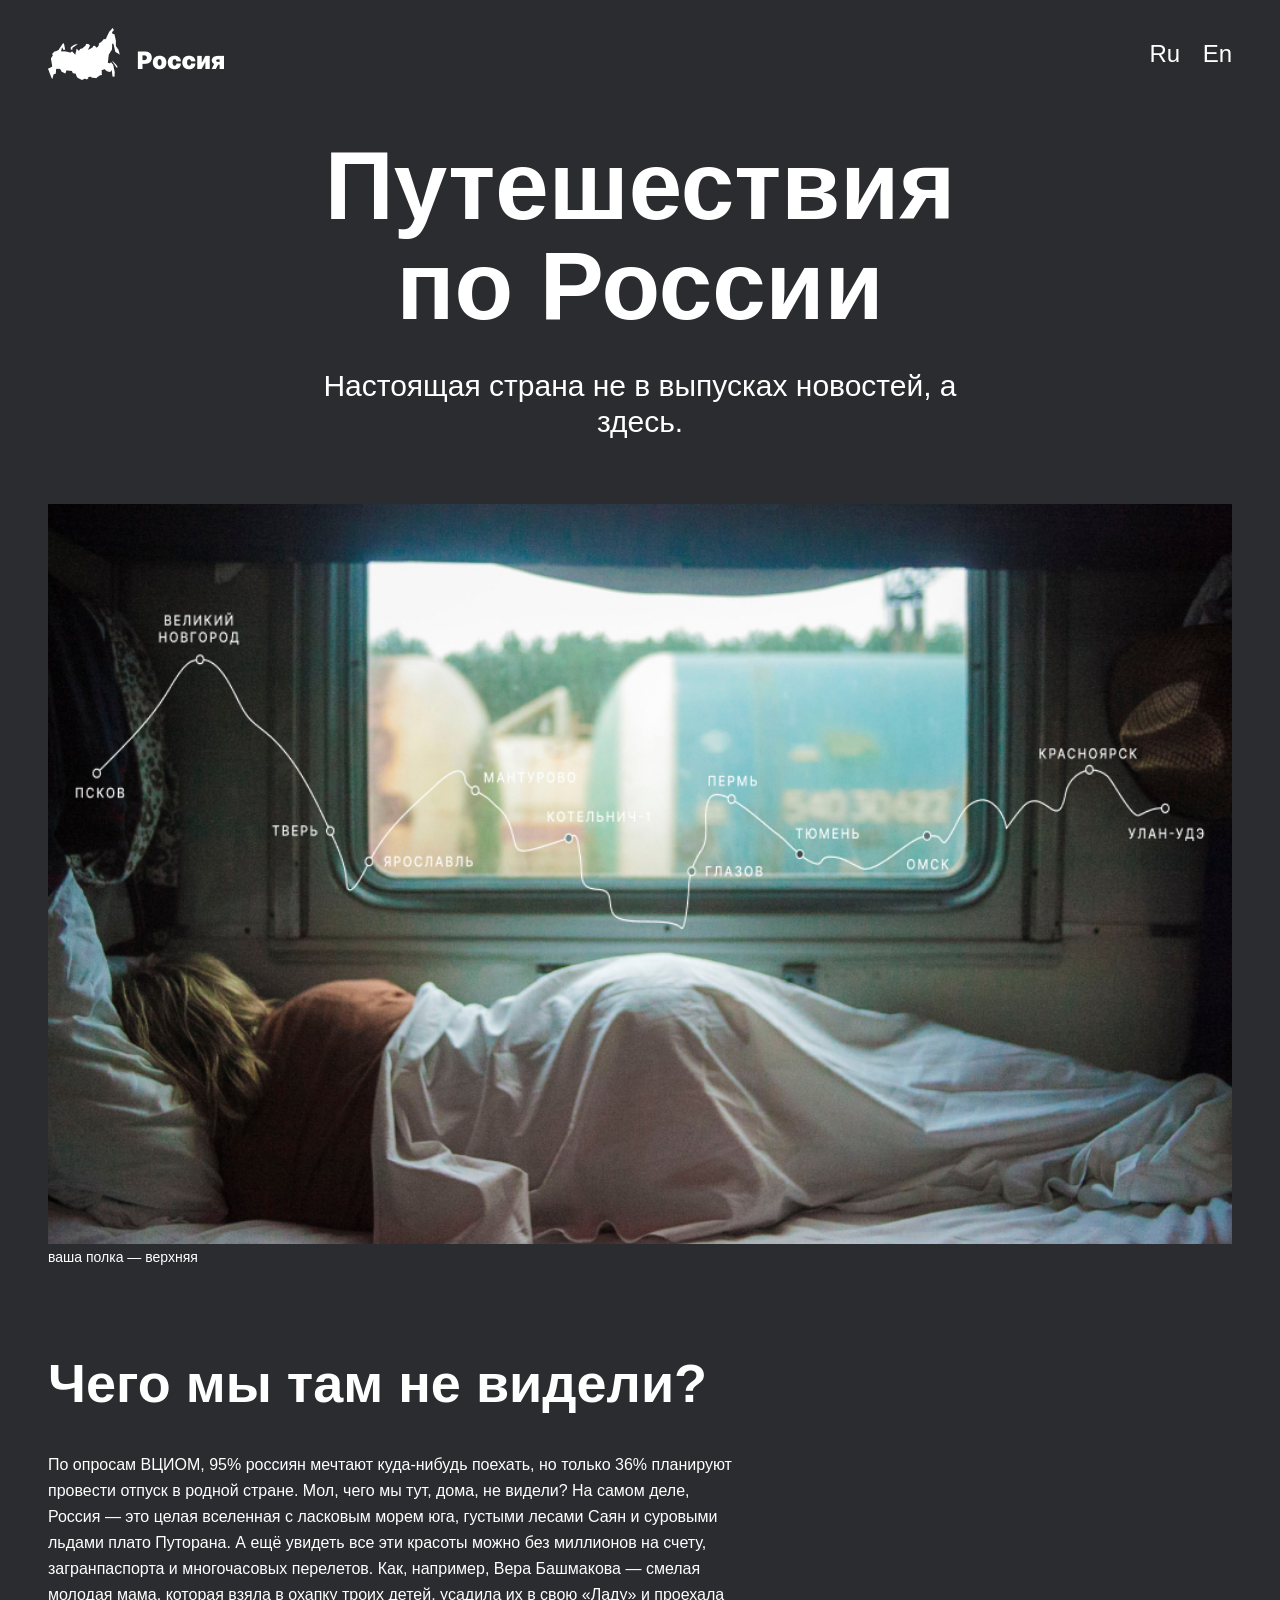
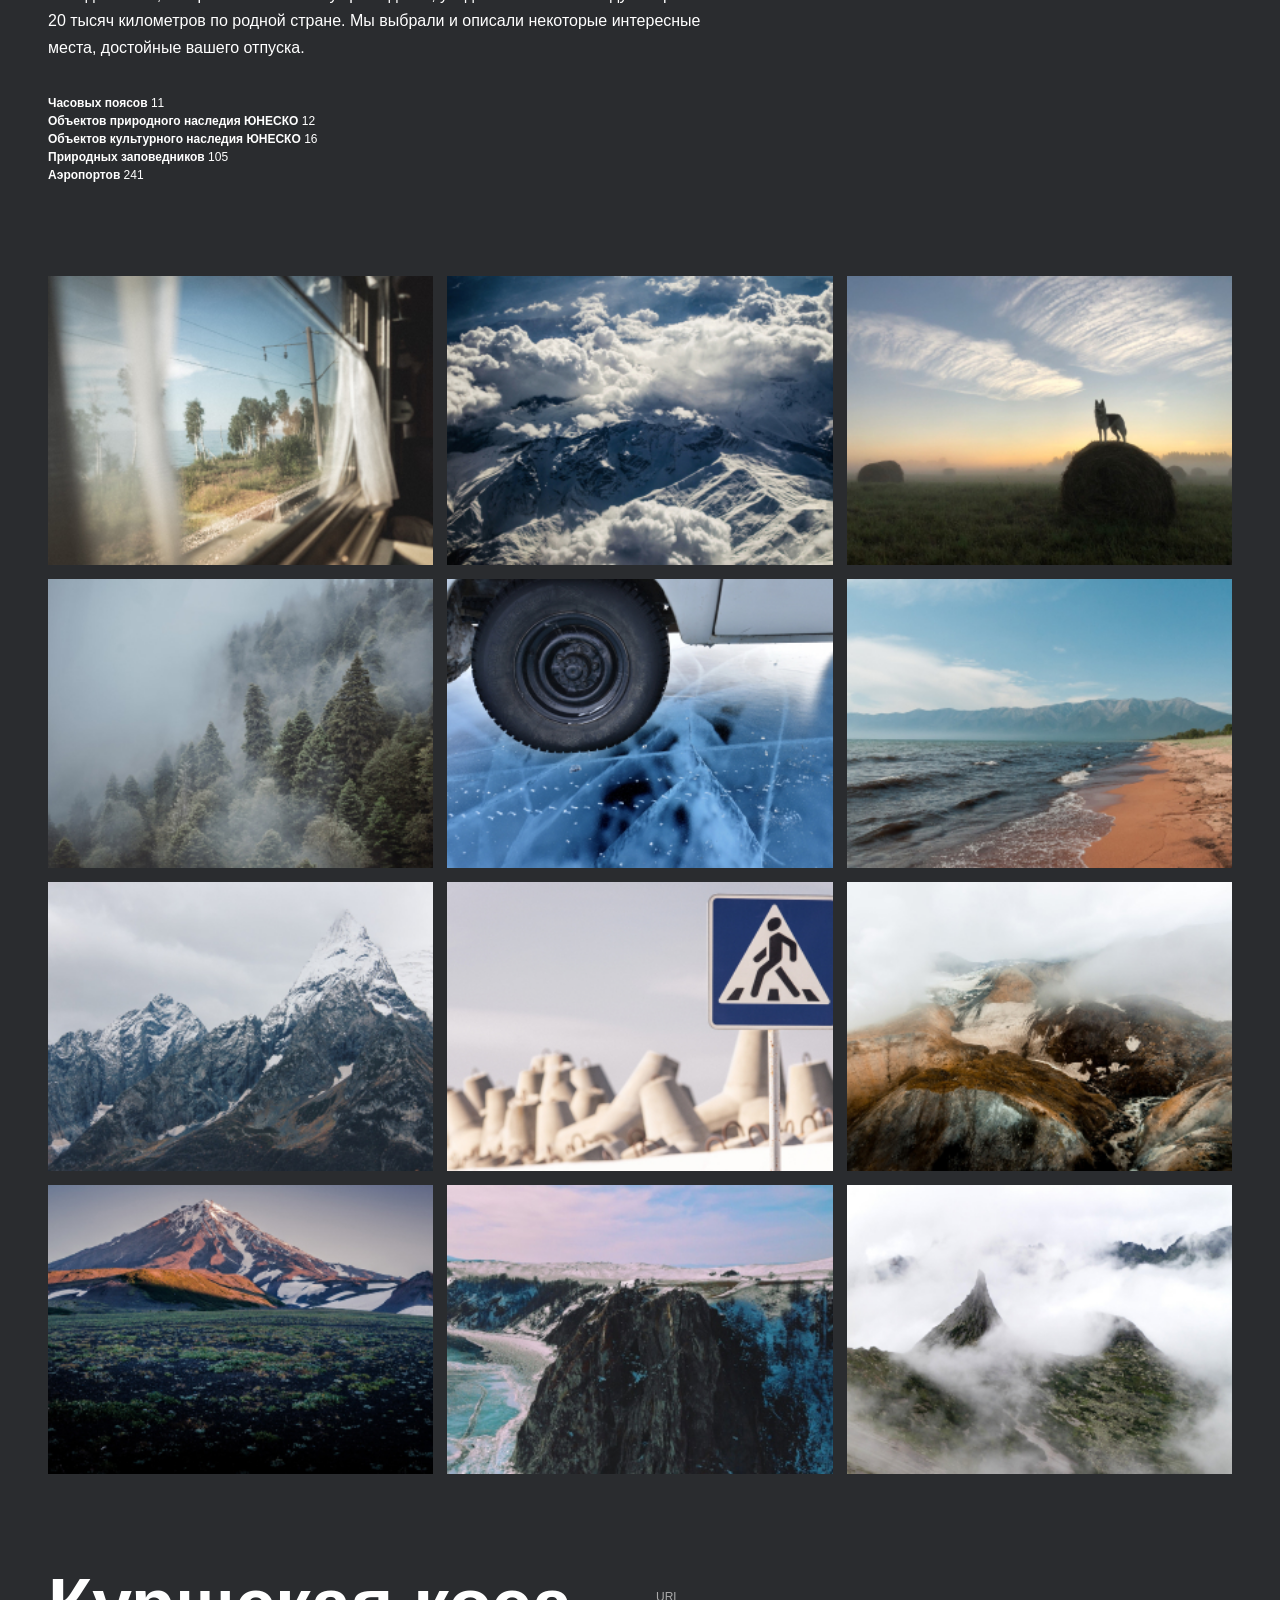
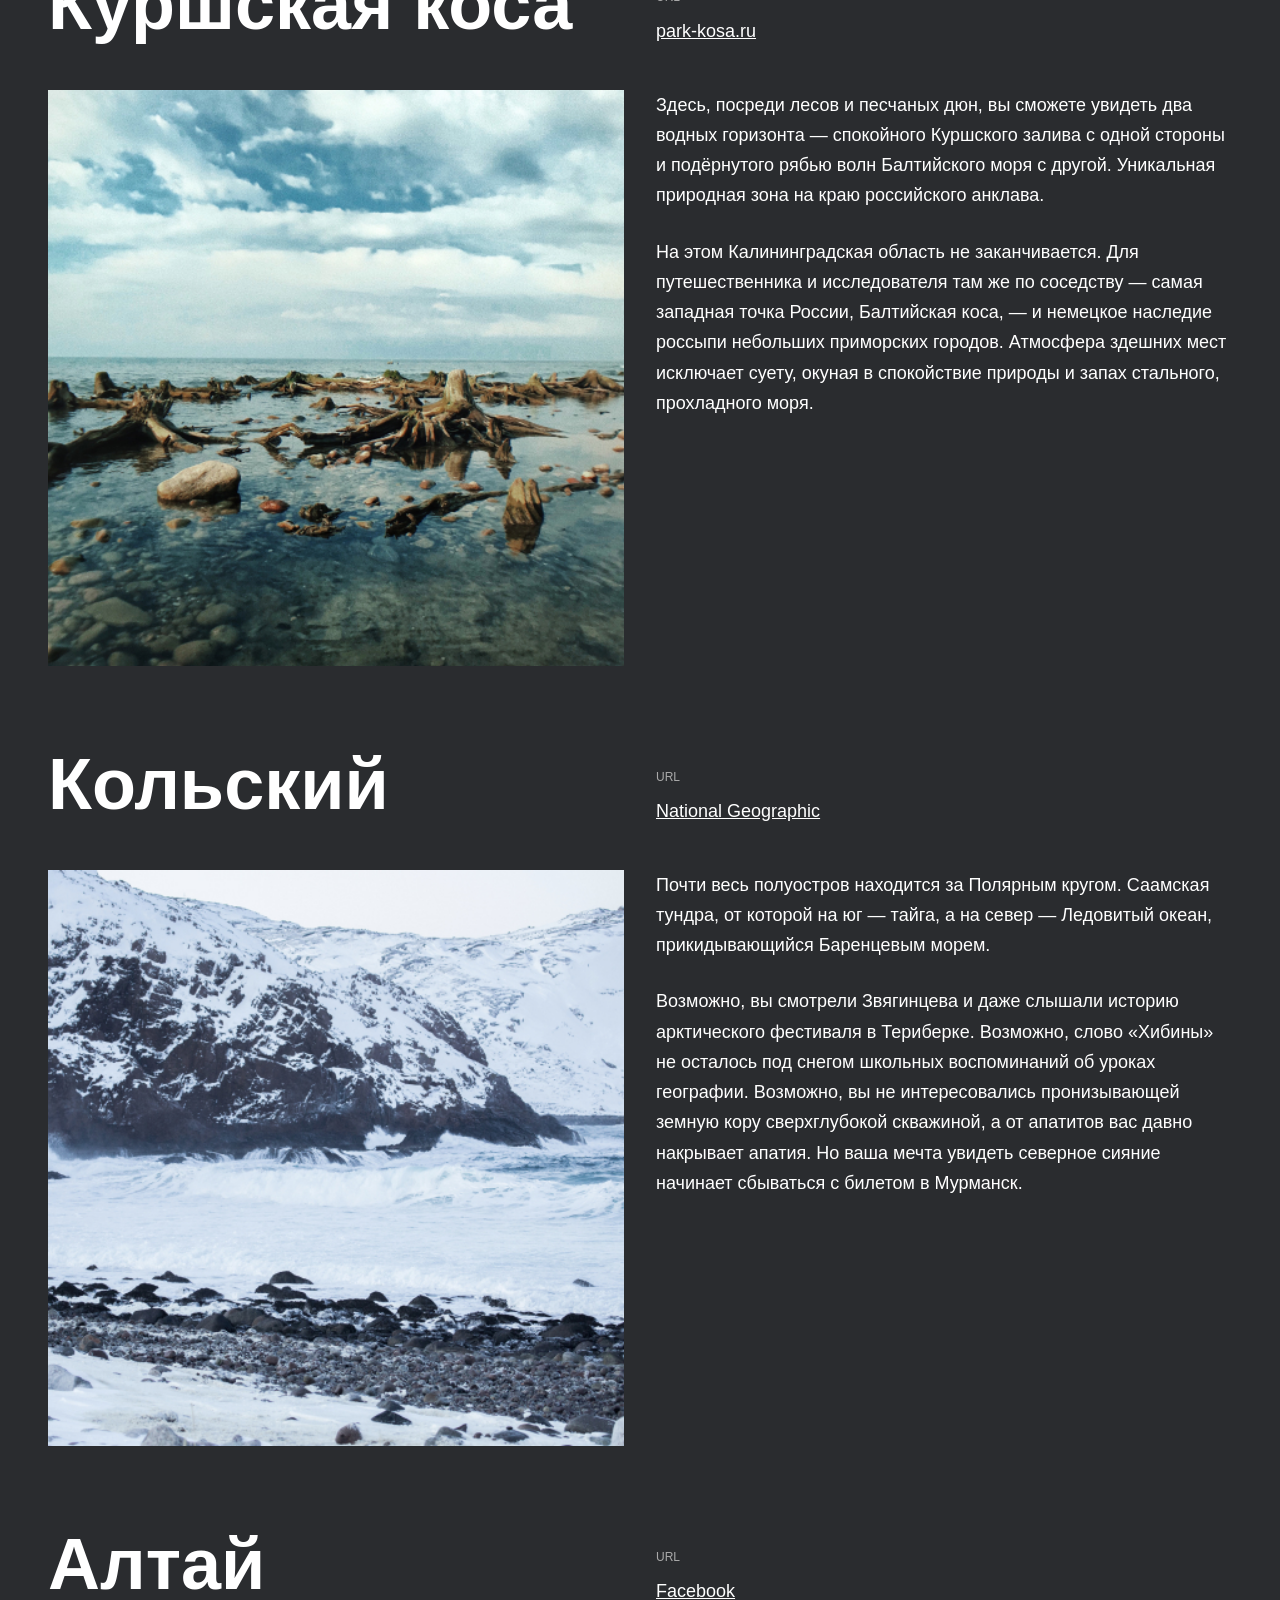
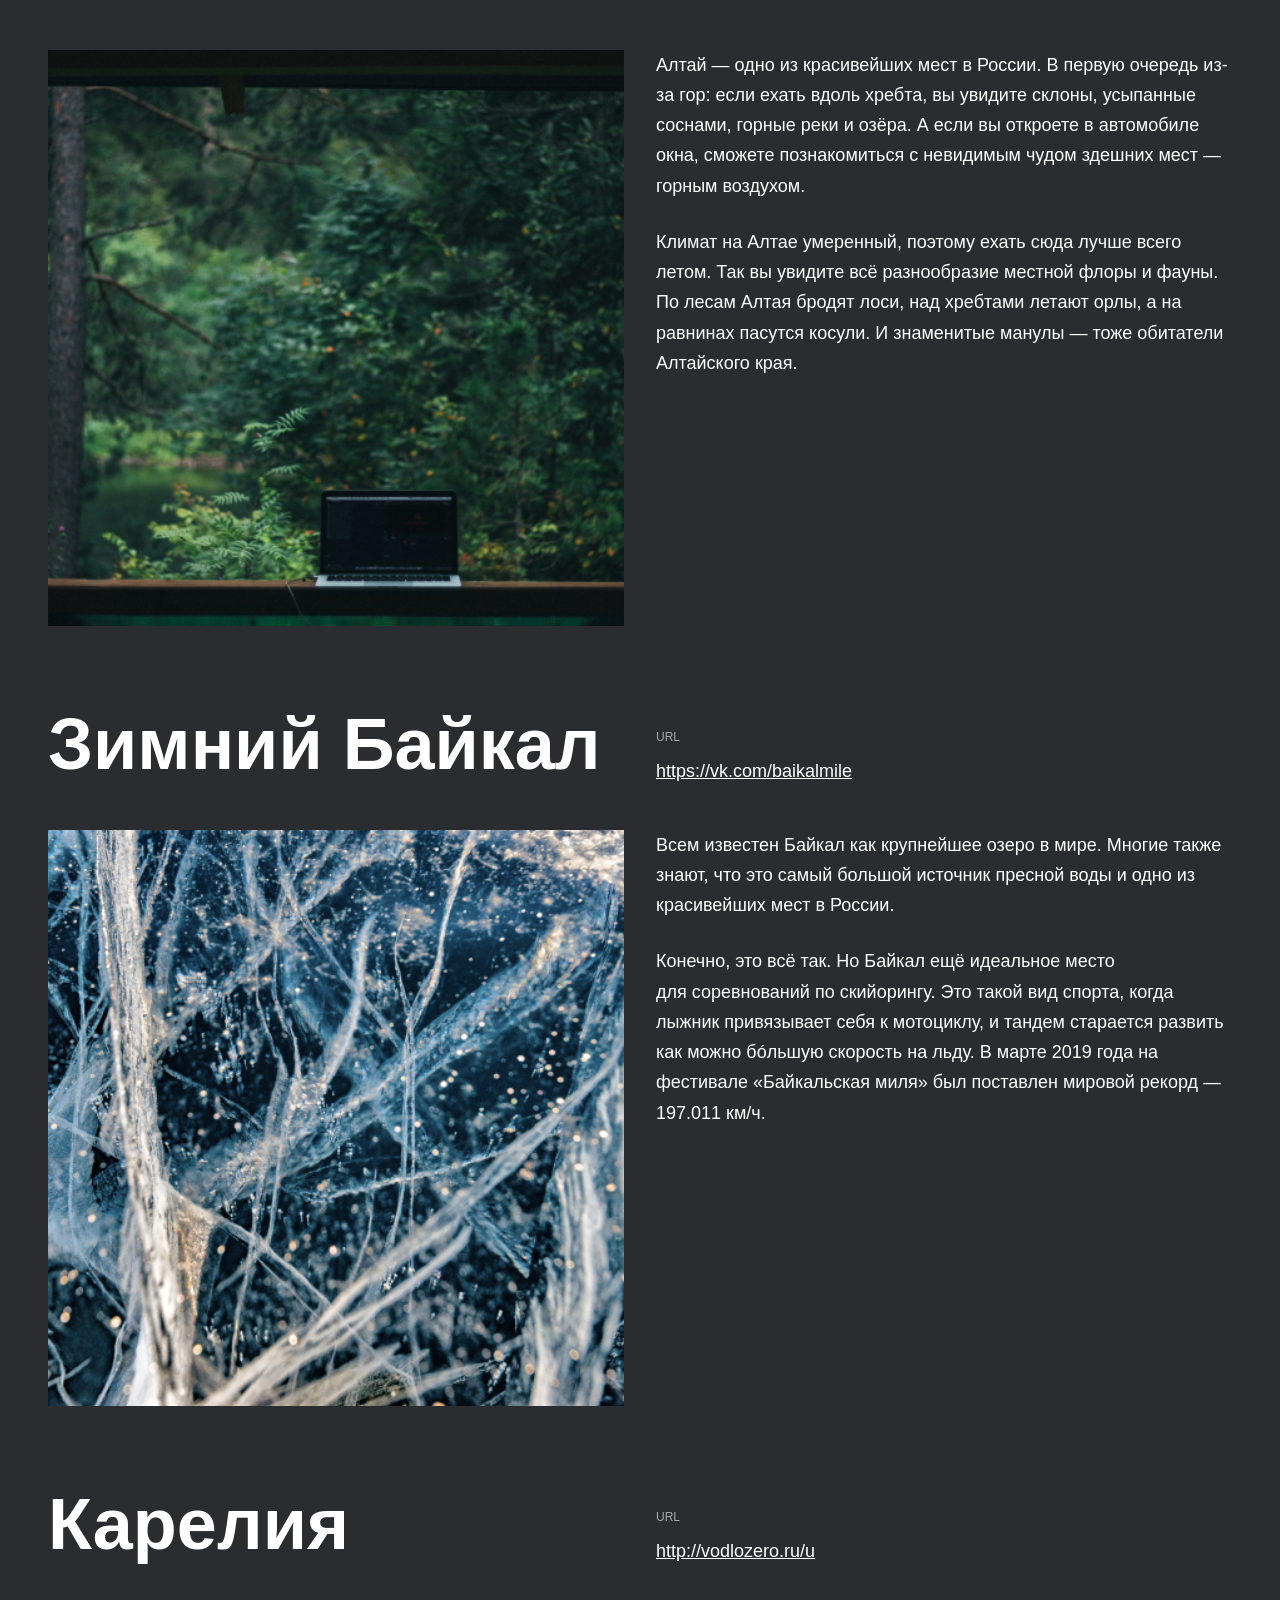
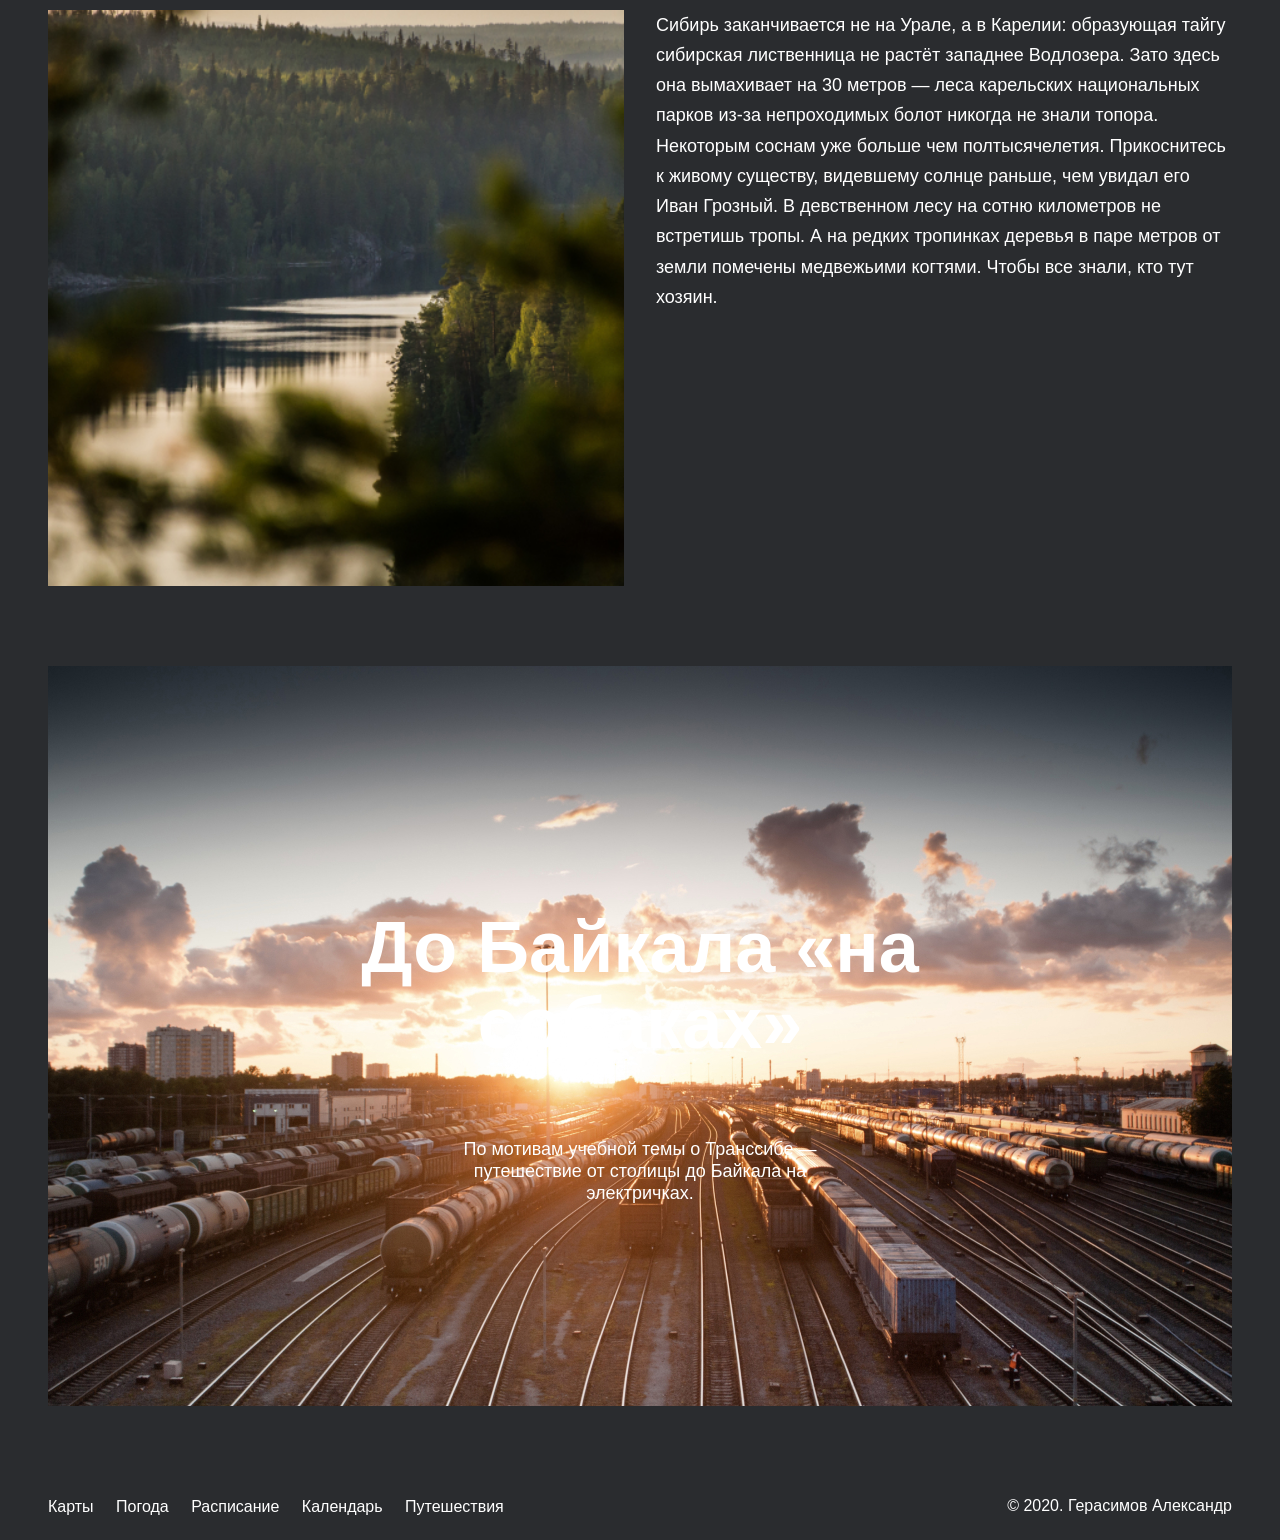
==== index.html @ ed5cda82 "адаптив" ====
<!DOCTYPE html>
<html lang="en">
<head>
    <meta charset="UTF-8">
    <meta http-equiv="X-UA-Compatible" content="IE=edge">
    <meta name="viewport" content="width=device-width, initial-scale=1.0">
    <link rel="stylesheet" href="./pages/index.css">
    <title>Путешествие по России</title>
</head>
<body>
    <div class="page">
        <header class="header">
            <img src="./images/__logo.png" alt="Логотип РФ" class="header__logo">
            <div class="header__lang-links">
                <a href="#" class="header__lang-link">Ru</a>
                <a href="#" class="header__lang-link">En</a>
            </div> 
        </header>
        <main class="content">
            <div class="lead">
                <h1 class="lead__title">Путешествия по России</h1>
                <p class="lead__subtitle">Настоящая страна не в выпусках новостей, а здесь.</p>
                <img src="./images/__image.jpg" alt="Плацкарт" class="lead__image">
                <p class="lead__caption">ваша полка — верхняя</p>
            </div>
            <div class="intro">
                <h2 class="intro__title">Чего мы там не видели?</h2>
                <p class="intro__text">По опросам ВЦИОМ, 95% россиян мечтают куда-нибудь поехать, но только 36% планируют провести отпуск в родной стране. Мол, чего мы тут, дома, не видели? На самом деле, Россия — это целая вселенная с ласковым морем юга, густыми лесами Саян и суровыми льдами плато Путорана. А ещё увидеть все эти красоты можно без миллионов на счету, загранпаспорта и многочасовых перелетов. Как, например, Вера Башмакова — смелая молодая мама, которая взяла в охапку троих детей, усадила их в свою «Ладу» и проехала 20 тысяч километров по родной стране. Мы выбрали и описали некоторые интересные места, достойные вашего отпуска.</p>
                <ul class="intro__list">
                    <li>Часовых поясов <span class="intro__list-span">11</span></li>
                    <li>Объектов природного наследия ЮНЕСКО <span class="intro__list-span">12</span></li>
                    <li>Объектов культурного наследия ЮНЕСКО <span class="intro__list-span">16</span></li>
                    <li>Природных заповедников <span class="intro__list-span">105</span></li>    
                    <li>Аэропортов <span class="intro__list-span">241</span></li>    
                </ul>
            </div>
            <div class="photo-grid">
                <img src="./images/__item(11).jpg" alt="Вид из окна вагона" class="photo-grid__item">
                <img src="./images/__item.jpg" alt="Горы в облаках" class="photo-grid__item">
                <img src="./images/__item(1).jpg" alt="Собака на сене" class="photo-grid__item">
                <img src="./images/__item(2).jpg" alt="Лес в тумане" class="photo-grid__item">
                <img src="./images/__item(3).jpg" alt="Машина на льду" class="photo-grid__item">
                <img src="./images/__item(4).jpg" alt="У моря" class="photo-grid__item">
                <img src="./images/__item(5).jpg" alt="Горные вершины" class="photo-grid__item">
                <img src="./images/__item(6).jpg" alt="Волнорезы" class="photo-grid__item">
                <img src="./images/__item(7).jpg" alt="Горы в тумане" class="photo-grid__item">
                <img src="./images/__item(8).jpg" alt="Гора в дали" class="photo-grid__item">
                <img src="./images/__item(9).jpg" alt="Крутой берег" class="photo-grid__item">
                <img src="./images/__item(10).jpg" alt="Горы в облаках 2" class="photo-grid__item">
            </div>
            <div class="places">
                <div class="place">
                    <h2 class="place__title">Куршская коса</h2>
                    <div class="place__website">
                        <p class="place__url-heading">URL</p>
                        <a href="http://park-kosa.ru" target="_blank" class="place__link">park-kosa.ru</a>
                    </div>
                    <img src="./images/__image(1).jpg" alt="Куршская коса" class="place__image">
                    <div class="place__paragraph">
                        <p>Здесь, посреди лесов и песчаных дюн, вы сможете увидеть два водных горизонта — спокойного Куршского залива с одной стороны и подёрнутого рябью волн Балтийского моря с другой. Уникальная природная зона на краю российского анклава.</p>
                        <p>На этом Калининградская область не заканчивается. Для путешественника и исследователя там же по соседству — самая западная точка России, Балтийская коса, — и немецкое наследие россыпи небольших приморских городов. Атмосфера здешних мест исключает суету, окуная в спокойствие природы и запах стального, прохладного моря.</p>
                    </div> 
                </div>
                <div class="place">
                    <h2 class="place__title">Кольский</h2>
                    <div class="place__website">
                        <p class="place__url-heading">URL</p>
                        <a href="https://yourshot.nationalgeographic.com/photos/?keywords=kolskiy" target="_blank" class="place__link">National Geographic</a>
                    </div>
                    <img src="./images/__image(2).jpg" alt="Кольский полуостров" class="place__image">
                    <div class="place__paragraph">
                        <p>Почти весь полуостров находится за Полярным кругом. Саамская тундра, от которой на юг — 
                            тайга, а на север — Ледовитый океан, прикидывающийся Баренцевым морем.</p>
                        <p>Возможно, вы смотрели Звягинцева и даже слышали историю арктического фестиваля в Териберке. Возможно, слово «Хибины» не осталось под снегом школьных воспоминаний об уроках географии. Возможно, вы не интересовались пронизывающей земную кору сверхглубокой скважиной, а от апатитов вас давно накрывает апатия. Но ваша мечта увидеть северное сияние начинает сбываться с билетом
                            в Мурманск.</p>
                    </div> 
                </div>
                <div class="place">
                    <h2 class="place__title">Алтай</h2>
                    <div class="place__website">
                        <p class="place__url-heading">URL</p>
                        <a href="https://www.facebook.com/vera.bashmakova/posts/10156011613718822" target="_blank" class="place__link">Facebook</a>
                    </div>
                    <img src="./images/__image(3).jpg" alt="Алтай" class="place__image">
                    <div class="place__paragraph">
                        <p>Алтай — одно из красивейших мест в России. 
                            В первую очередь из-за гор: если ехать вдоль хребта, вы увидите склоны, усыпанные соснами, горные реки и озёра. А если вы откроете в автомобиле окна, сможете познакомиться с невидимым чудом здешних мест — горным воздухом.</p>
                        <p>Климат на Алтае умеренный, поэтому ехать сюда лучше всего летом. Так вы увидите всё разнообразие местной флоры и фауны. По лесам Алтая бродят лоси, над хребтами летают орлы, а на равнинах пасутся косули. И знаменитые манулы — тоже обитатели Алтайского края.</p>
                    </div> 
                </div>
                <div class="place">
                    <h2 class="place__title">Зимний Байкал</h2>
                    <div class="place__website">
                        <p class="place__url-heading">URL</p>
                        <a href="https://vk.com/baikalmile" target="_blank" class="place__link">https://vk.com/baikalmile</a>
                    </div>
                    <img src="./images/__image(4).jpg" alt="Зимний Байкал" class="place__image">
                    <div class="place__paragraph">
                        <p>Всем известен Байкал как крупнейшее озеро 
                            в мире. Многие также знают, что это самый большой источник пресной воды и одно из красивейших мест в России.</p>
                        <p>Конечно, это всё так. Но Байкал ещё идеальное место для соревнований по скийорингу. Это такой вид спорта, когда лыжник привязывает себя 
                            к мотоциклу, и тандем старается развить как можно бóльшую скорость на льду. В марте 2019 года на фестивале «Байкальская миля» был поставлен мировой рекорд — 197.011 км/ч.</p>
                    </div> 
                </div>
                <div class="place">
                    <h2 class="place__title">Карелия</h2>
                    <div class="place__website">
                        <p class="place__url-heading">URL</p>
                        <a href="http://vodlozero.ru" target="_blank" class="place__link">http://vodlozero.ru/u</a>
                    </div>
                    <img src="./images/__image(5).jpg" alt="Карелия" class="place__image">
                    <div class="place__paragraph">
                        <p>Сибирь заканчивается не на Урале, а в Карелии: образующая тайгу сибирская лиственница не растёт западнее Водлозера. Зато здесь она вымахивает на 30 метров — леса карельских национальных парков из-за непроходимых болот никогда не знали топора. Некоторым соснам уже больше чем полтысячелетия. Прикоснитесь к живому существу, видевшему солнце раньше, чем увидал его Иван Грозный. 
                            В девственном лесу на сотню километров не встретишь тропы. А на редких тропинках деревья 
                            в паре метров от земли помечены медвежьими когтями. Чтобы все знали, кто тут хозяин.</p>
                    </div> 
                </div>
            </div>
            <div class="cover">
                <a href="https://stampsy.com/na-elektrichkakh-do-baikala" target="_blank" class="cover__overlay">
                    <h2 class="cover__title">До Байкала «на собаках»</h2>
                    <p class="cover__subtitle">По мотивам учебной темы о Транссибе — путешествие от столицы до Байкала на электричках.</p>
                </a>
                
            </div>
        </main>
        <footer class="footer">
            <div class="footer__links">
                <a href="https://yandex.ru/maps" target="_blank" class="footer__link">Карты</a>
                <a href="https://yandex.ru/pogoda" target="_blank" class="footer__link">Погода</a>
                <a href="https://rasp.yandex.ru" target="_blank" class="footer__link">Расписание</a>
                <a href="https://calendar.yandex.ru" target="_blank" class="footer__link">Календарь</a>
                <a href="https://travel.yandex.ru" target="_blank" class="footer__link">Путешествия</a>
            </div>
            <p class="footer__copyright">&copy; 2020. Герасимов Александр</p>
        </footer>
    </div>
</body>
</html>
---- pages/index.css ----
@import url(../vendor/normalize.css);
@import url(../fonts/inter.css);
@import url(../blocks/page/page.css);
@import url(../blocks/header/header.css);
@import url(../blocks/header/__logo/header__logo.css);
@import url(../blocks/header/__lang-link/header__lang-link.css);
@import url(../blocks/content/content.css);
@import url(../blocks/lead/lead.css);
@import url(../blocks/lead/__caption/lead__caption.css);
@import url(../blocks/lead/__image/lead__image.css);
@import url(../blocks/lead/__subtitle/lead__subtitle.css);
@import url(../blocks/lead/__title/lead__title.css);
@import url(../blocks/intro/intro.css);
@import url(../blocks/intro/__title/intro__title.css);
@import url(../blocks/intro/__text/intro__text.css);
@import url(../blocks/intro/__list/intro__list.css);
@import url(../blocks/intro/__list-span/intro__list-span.css);
@import url(../blocks/photo-grid/photo-grid.css);
@import url(../blocks/photo-grid/__item/photo-grid__item.css);
@import url(../blocks/places/places.css);
@import url(../blocks/place/place.css);
@import url(../blocks/place/__title/place__title.css);
@import url(../blocks/place/__image/place__image.css);
@import url(../blocks/place/__website/place__website.css);
@import url(../blocks/place/__paragraph/place__paragraph.css);
@import url(../blocks/place/__link/place__link.css);
@import url(../blocks/place/__url-heading/place__url-heading.css);
@import url(../blocks/cover/cover.css);
@import url(../blocks/cover/__overlay/cover__overlay.css);
@import url(../blocks/cover/__title/cover__title.css);
@import url(../blocks/cover/__subtitle/cover__subtitle.css);
@import url(../blocks/footer/footer.css);
@import url(../blocks/footer/__links/footer__links.css);
@import url(../blocks/footer/__link/footer__link.css);
@import url(../blocks/footer/__copyright/footer__copyright.css);
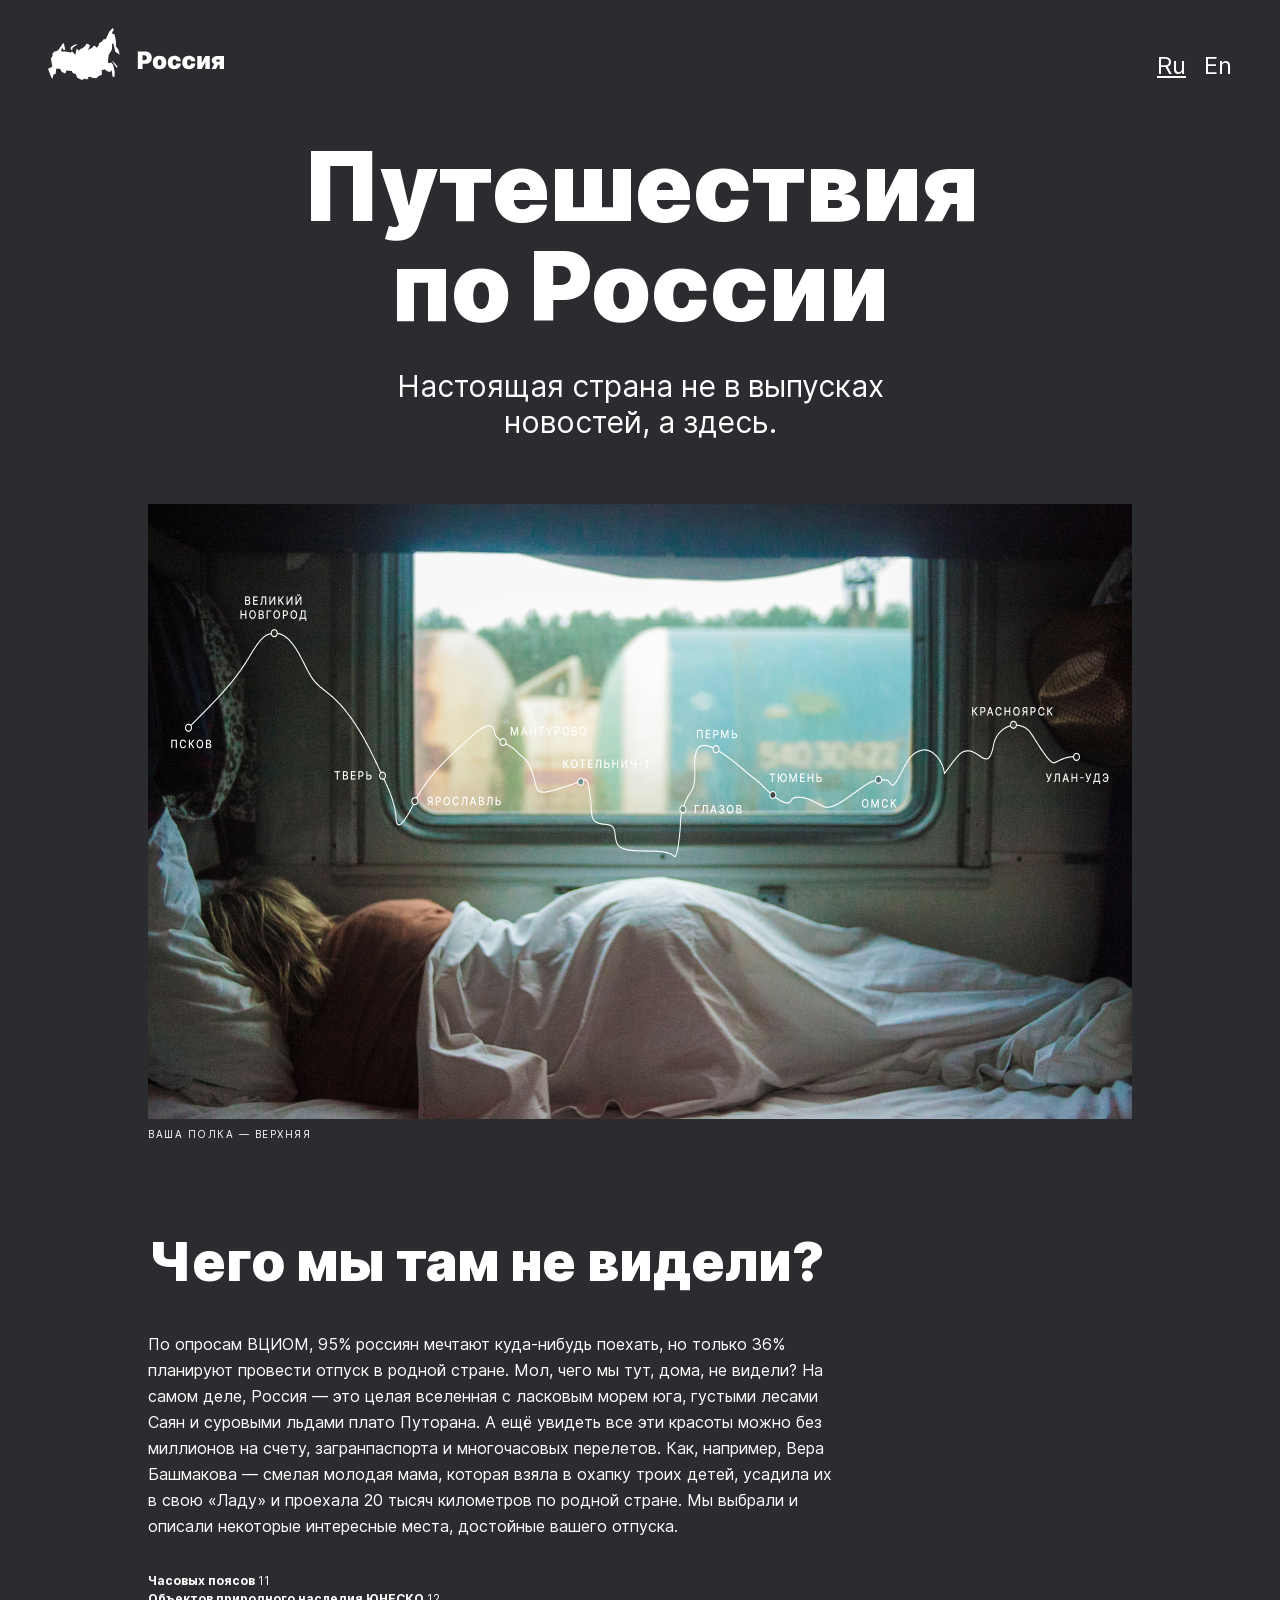
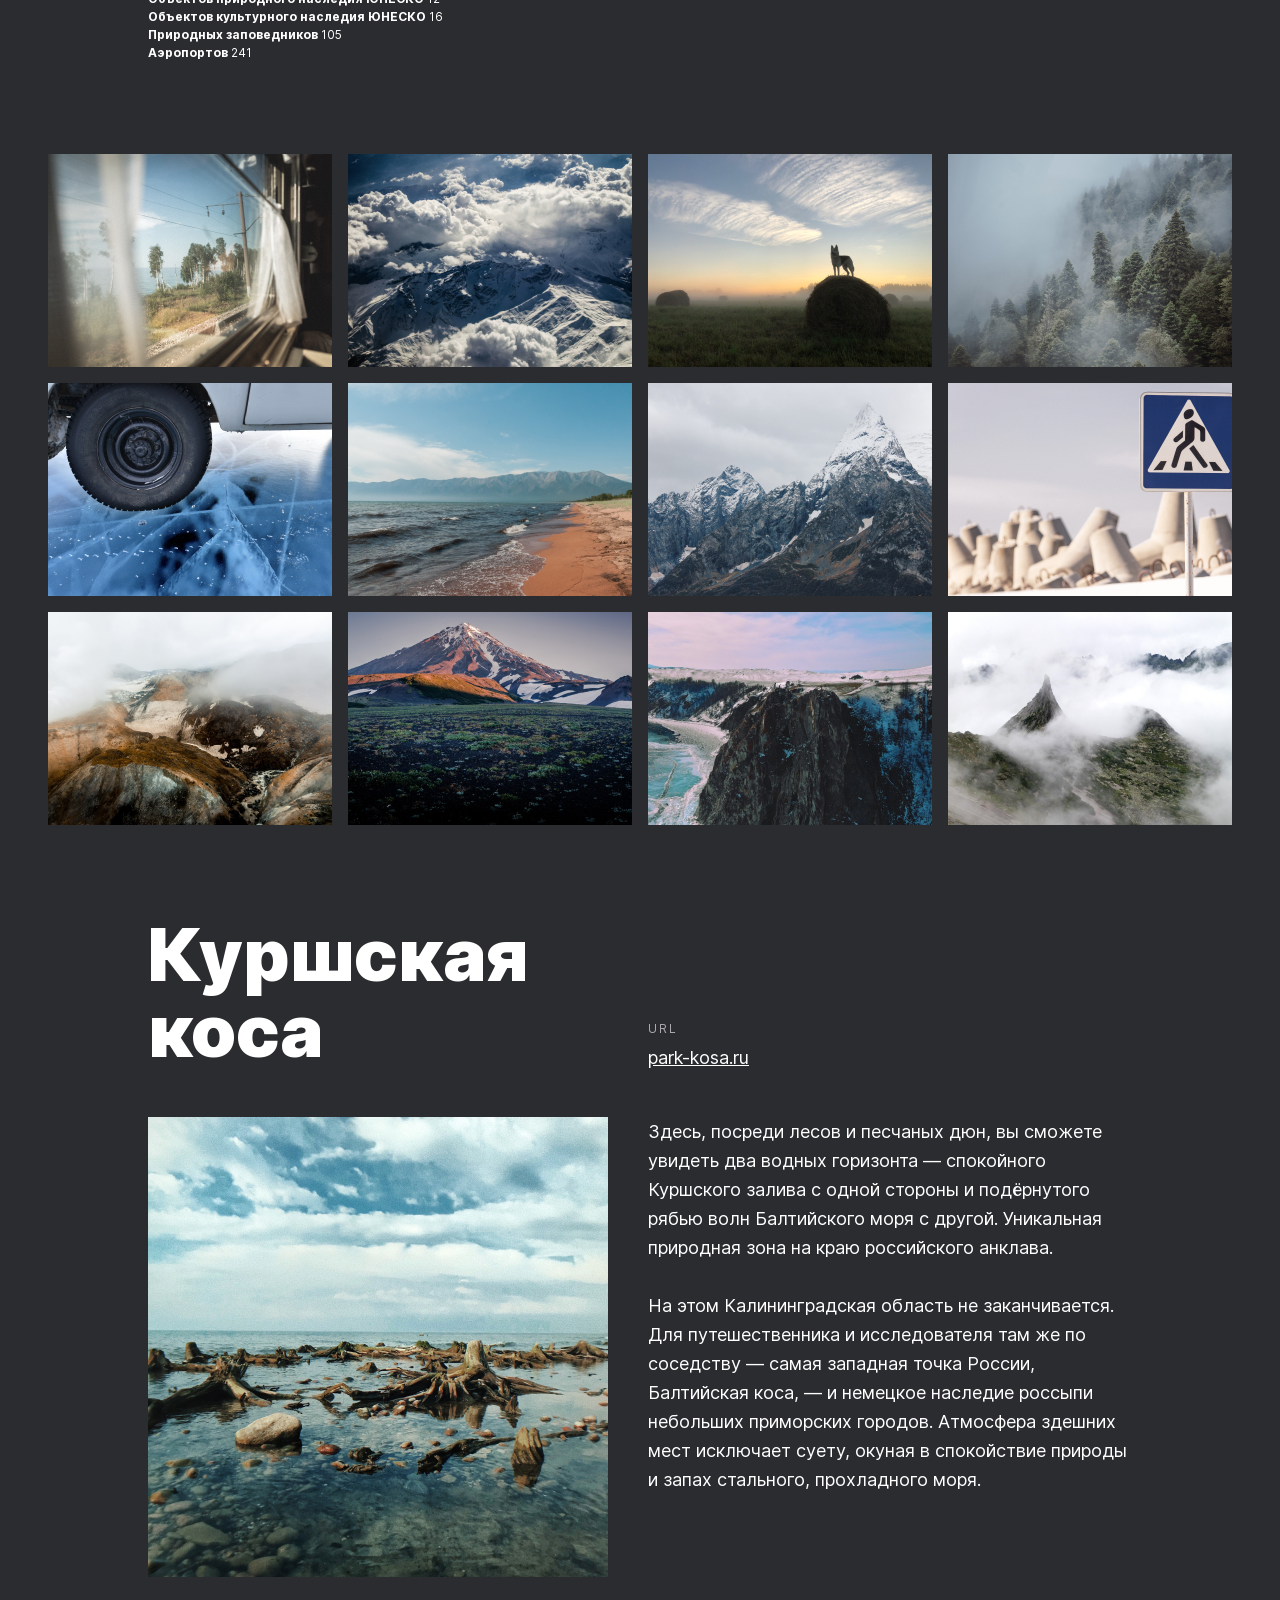
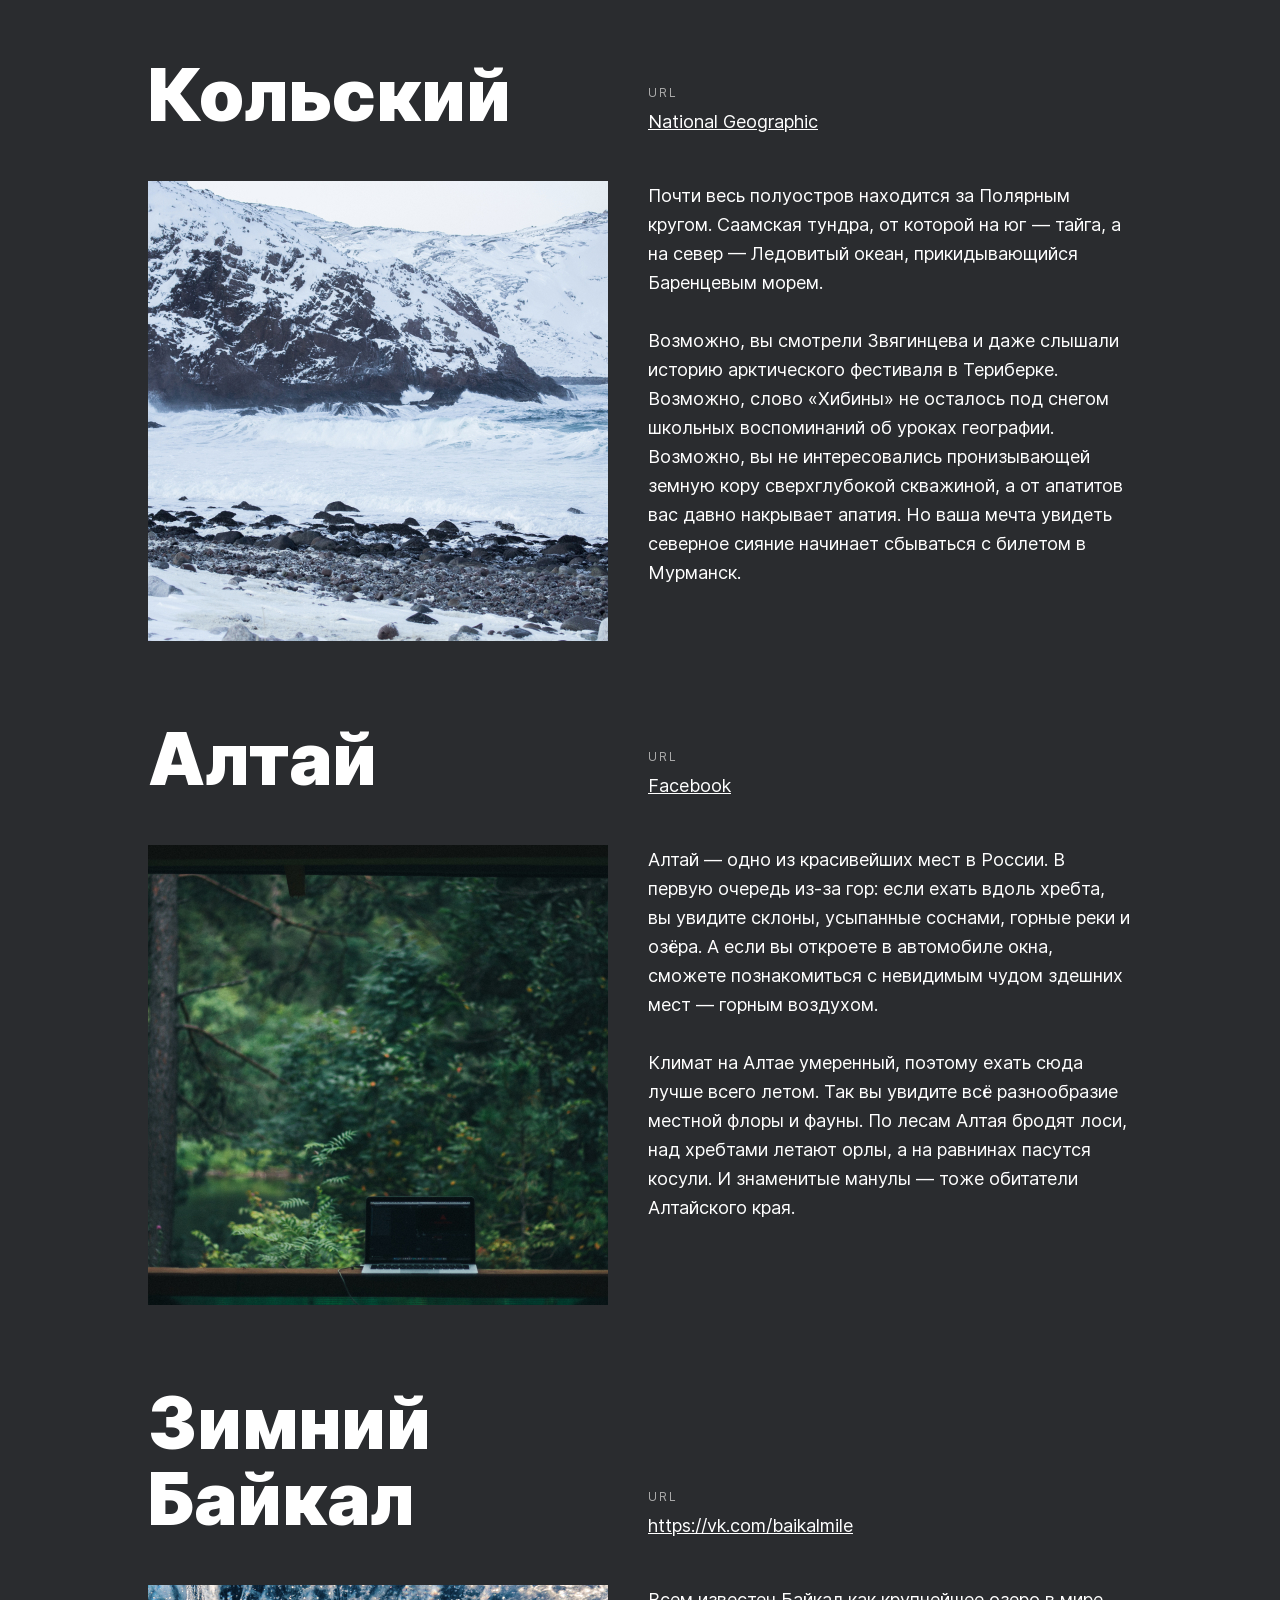
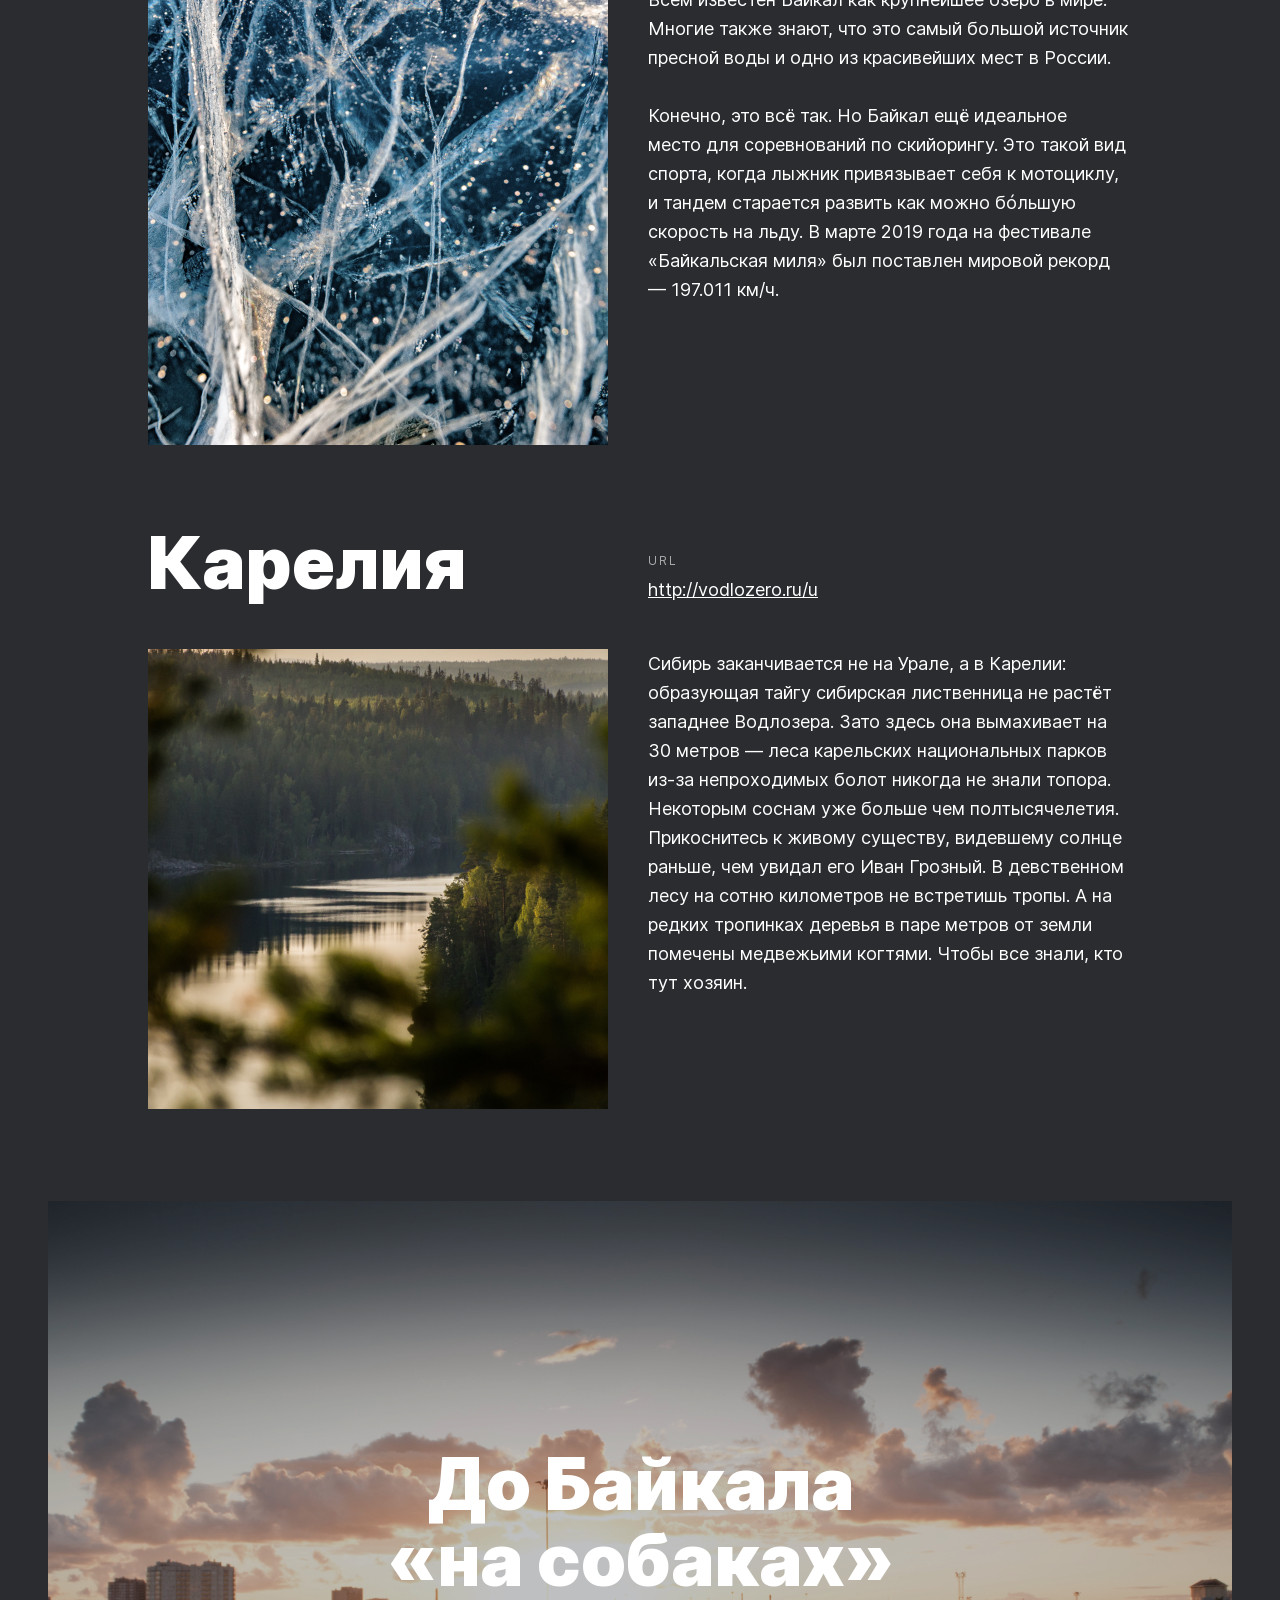
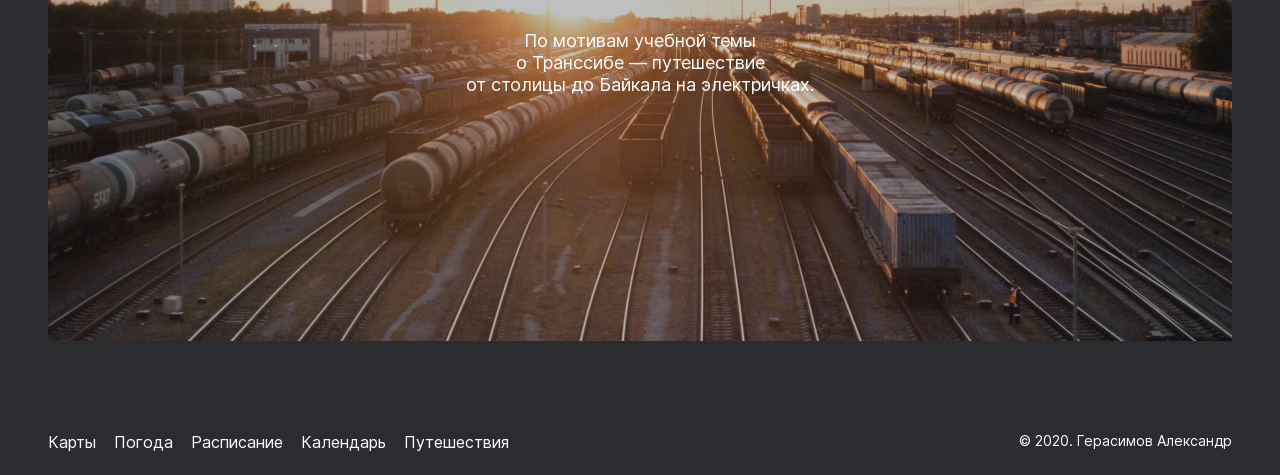
==== commit af48c2f6: "ревью 2" ====
--- a/index.html
+++ b/index.html
@@ -1,5 +1,5 @@
 <!DOCTYPE html>
-<html lang="en">
+<html lang="ru">
 <head>
     <meta charset="UTF-8">
     <meta http-equiv="X-UA-Compatible" content="IE=edge">
@@ -10,21 +10,21 @@
 <body>
     <div class="page">
         <header class="header">
-            <img src="./images/__logo.png" alt="Логотип РФ" class="header__logo">
-            <div class="header__lang-links">
-                <a href="#" class="header__lang-link">Ru</a>
-                <a href="#" class="header__lang-link">En</a>
-            </div> 
+            <img src="./images/__logo.svg" alt="Логотип РФ" class="header__logo">
+            <ul class="header__lang-links">
+                <li class="header__lang-link"><a href="#" class="header__lang-link header__lang-link_active">Ru</a></li>
+                <li class="header__lang-link"><a href="#" class="header__lang-link">En</a></li>
+            </ul> 
         </header>
         <main class="content">
-            <div class="lead">
+            <section class="lead">
                 <h1 class="lead__title">Путешествия по России</h1>
                 <p class="lead__subtitle">Настоящая страна не в выпусках новостей, а здесь.</p>
                 <img src="./images/__image.jpg" alt="Плацкарт" class="lead__image">
                 <p class="lead__caption">ваша полка — верхняя</p>
-            </div>
-            <div class="intro">
-                <h2 class="intro__title">Чего мы там не видели?</h2>
+            </section>
+            <section class="intro">
+                <h2 class="intro__title">Чего мы&nbsp;там не&nbsp;видели?</h2>
                 <p class="intro__text">По опросам ВЦИОМ, 95% россиян мечтают куда-нибудь поехать, но только 36% планируют провести отпуск в родной стране. Мол, чего мы тут, дома, не видели? На самом деле, Россия — это целая вселенная с ласковым морем юга, густыми лесами Саян и суровыми льдами плато Путорана. А ещё увидеть все эти красоты можно без миллионов на счету, загранпаспорта и многочасовых перелетов. Как, например, Вера Башмакова — смелая молодая мама, которая взяла в охапку троих детей, усадила их в свою «Ладу» и проехала 20 тысяч километров по родной стране. Мы выбрали и описали некоторые интересные места, достойные вашего отпуска.</p>
                 <ul class="intro__list">
                     <li>Часовых поясов <span class="intro__list-span">11</span></li>
@@ -33,8 +33,8 @@
                     <li>Природных заповедников <span class="intro__list-span">105</span></li>    
                     <li>Аэропортов <span class="intro__list-span">241</span></li>    
                 </ul>
-            </div>
-            <div class="photo-grid">
+            </section>
+            <section class="photo-grid">
                 <img src="./images/__item(11).jpg" alt="Вид из окна вагона" class="photo-grid__item">
                 <img src="./images/__item.jpg" alt="Горы в облаках" class="photo-grid__item">
                 <img src="./images/__item(1).jpg" alt="Собака на сене" class="photo-grid__item">
@@ -47,91 +47,88 @@
                 <img src="./images/__item(8).jpg" alt="Гора в дали" class="photo-grid__item">
                 <img src="./images/__item(9).jpg" alt="Крутой берег" class="photo-grid__item">
                 <img src="./images/__item(10).jpg" alt="Горы в облаках 2" class="photo-grid__item">
-            </div>
-            <div class="places">
+            </section>
+            <section class="places">
                 <div class="place">
                     <h2 class="place__title">Куршская коса</h2>
                     <div class="place__website">
-                        <p class="place__url-heading">URL</p>
+                        <p class="place__url-heading">url</p>
                         <a href="http://park-kosa.ru" target="_blank" class="place__link">park-kosa.ru</a>
                     </div>
                     <img src="./images/__image(1).jpg" alt="Куршская коса" class="place__image">
-                    <div class="place__paragraph">
-                        <p>Здесь, посреди лесов и песчаных дюн, вы сможете увидеть два водных горизонта — спокойного Куршского залива с одной стороны и подёрнутого рябью волн Балтийского моря с другой. Уникальная природная зона на краю российского анклава.</p>
-                        <p>На этом Калининградская область не заканчивается. Для путешественника и исследователя там же по соседству — самая западная точка России, Балтийская коса, — и немецкое наследие россыпи небольших приморских городов. Атмосфера здешних мест исключает суету, окуная в спокойствие природы и запах стального, прохладного моря.</p>
-                    </div> 
+                    <p class="place__paragraph">
+                        Здесь, посреди лесов и песчаных дюн, вы сможете увидеть два водных горизонта — спокойного Куршского залива с одной стороны и подёрнутого рябью волн Балтийского моря с другой. Уникальная природная зона на краю российского анклава.<br>
+                        <br>
+                        На этом Калининградская область не заканчивается. Для&nbsp;путешественника и исследователя там же по соседству — самая западная точка России, Балтийская коса, — и немецкое наследие россыпи небольших приморских городов. Атмосфера здешних мест исключает суету, окуная в спокойствие природы и запах стального, прохладного моря.
+                    </p>
                 </div>
                 <div class="place">
                     <h2 class="place__title">Кольский</h2>
                     <div class="place__website">
-                        <p class="place__url-heading">URL</p>
+                        <p class="place__url-heading">url</p>
                         <a href="https://yourshot.nationalgeographic.com/photos/?keywords=kolskiy" target="_blank" class="place__link">National Geographic</a>
                     </div>
                     <img src="./images/__image(2).jpg" alt="Кольский полуостров" class="place__image">
-                    <div class="place__paragraph">
-                        <p>Почти весь полуостров находится за Полярным кругом. Саамская тундра, от которой на юг — 
-                            тайга, а на север — Ледовитый океан, прикидывающийся Баренцевым морем.</p>
-                        <p>Возможно, вы смотрели Звягинцева и даже слышали историю арктического фестиваля в Териберке. Возможно, слово «Хибины» не осталось под снегом школьных воспоминаний об уроках географии. Возможно, вы не интересовались пронизывающей земную кору сверхглубокой скважиной, а от апатитов вас давно накрывает апатия. Но ваша мечта увидеть северное сияние начинает сбываться с билетом
-                            в Мурманск.</p>
-                    </div> 
+                    <p class="place__paragraph">
+                        Почти весь полуостров находится за Полярным кругом. Саамская тундра, от которой на юг — тайга, а на север — Ледовитый океан, прикидывающийся Баренцевым морем.<br>
+                        <br>
+                        Возможно, вы смотрели Звягинцева и даже слышали историю арктического фестиваля в Териберке. Возможно, слово «Хибины» не осталось под снегом школьных воспоминаний об уроках географии. Возможно, вы не интересовались пронизывающей земную кору сверхглубокой скважиной, а от апатитов вас давно накрывает апатия. Но ваша мечта увидеть северное сияние начинает сбываться с билетом в Мурманск.
+                    </p>
                 </div>
                 <div class="place">
                     <h2 class="place__title">Алтай</h2>
                     <div class="place__website">
-                        <p class="place__url-heading">URL</p>
+                        <p class="place__url-heading">url</p>
                         <a href="https://www.facebook.com/vera.bashmakova/posts/10156011613718822" target="_blank" class="place__link">Facebook</a>
                     </div>
                     <img src="./images/__image(3).jpg" alt="Алтай" class="place__image">
-                    <div class="place__paragraph">
-                        <p>Алтай — одно из красивейших мест в России. 
-                            В первую очередь из-за гор: если ехать вдоль хребта, вы увидите склоны, усыпанные соснами, горные реки и озёра. А если вы откроете в автомобиле окна, сможете познакомиться с невидимым чудом здешних мест — горным воздухом.</p>
-                        <p>Климат на Алтае умеренный, поэтому ехать сюда лучше всего летом. Так вы увидите всё разнообразие местной флоры и фауны. По лесам Алтая бродят лоси, над хребтами летают орлы, а на равнинах пасутся косули. И знаменитые манулы — тоже обитатели Алтайского края.</p>
-                    </div> 
+                    <p class="place__paragraph">
+                        Алтай — одно из красивейших мест в России. В первую очередь из-за гор: если ехать вдоль хребта, вы увидите склоны, усыпанные соснами, горные реки и озёра. А если вы откроете в автомобиле окна, сможете познакомиться с невидимым чудом здешних мест — горным воздухом.<br>
+                        <br>
+                        Климат на Алтае умеренный, поэтому ехать сюда лучше всего летом. Так вы увидите всё разнообразие местной флоры и фауны. По лесам Алтая бродят лоси, над хребтами летают орлы, а на равнинах пасутся косули. И знаменитые манулы — тоже обитатели Алтайского края.
+                    </p> 
                 </div>
                 <div class="place">
                     <h2 class="place__title">Зимний Байкал</h2>
                     <div class="place__website">
-                        <p class="place__url-heading">URL</p>
+                        <p class="place__url-heading">url</p>
                         <a href="https://vk.com/baikalmile" target="_blank" class="place__link">https://vk.com/baikalmile</a>
                     </div>
                     <img src="./images/__image(4).jpg" alt="Зимний Байкал" class="place__image">
-                    <div class="place__paragraph">
-                        <p>Всем известен Байкал как крупнейшее озеро 
-                            в мире. Многие также знают, что это самый большой источник пресной воды и одно из красивейших мест в России.</p>
-                        <p>Конечно, это всё так. Но Байкал ещё идеальное место для соревнований по скийорингу. Это такой вид спорта, когда лыжник привязывает себя 
-                            к мотоциклу, и тандем старается развить как можно бóльшую скорость на льду. В марте 2019 года на фестивале «Байкальская миля» был поставлен мировой рекорд — 197.011 км/ч.</p>
-                    </div> 
+                    <p class="place__paragraph">
+                        Всем известен Байкал как крупнейшее озеро в мире. Многие также знают, что это самый большой источник пресной воды и одно из красивейших мест в России.<br>
+                        <br>
+                        Конечно, это всё так. Но Байкал ещё идеальное место&nbsp;для&nbsp;соревнований по скийорингу. Это такой вид спорта, когда лыжник привязывает себя к мотоциклу, и тандем старается развить как можно бóльшую скорость на льду. В марте 2019 года на фестивале «Байкальская миля» был поставлен мировой рекорд — 197.011 км/ч.
+                    </p>
                 </div>
                 <div class="place">
                     <h2 class="place__title">Карелия</h2>
                     <div class="place__website">
-                        <p class="place__url-heading">URL</p>
+                        <p class="place__url-heading">url</p>
                         <a href="http://vodlozero.ru" target="_blank" class="place__link">http://vodlozero.ru/u</a>
                     </div>
                     <img src="./images/__image(5).jpg" alt="Карелия" class="place__image">
-                    <div class="place__paragraph">
-                        <p>Сибирь заканчивается не на Урале, а в Карелии: образующая тайгу сибирская лиственница не растёт западнее Водлозера. Зато здесь она вымахивает на 30 метров — леса карельских национальных парков из-за непроходимых болот никогда не знали топора. Некоторым соснам уже больше чем полтысячелетия. Прикоснитесь к живому существу, видевшему солнце раньше, чем увидал его Иван Грозный. 
-                            В девственном лесу на сотню километров не встретишь тропы. А на редких тропинках деревья 
-                            в паре метров от земли помечены медвежьими когтями. Чтобы все знали, кто тут хозяин.</p>
-                    </div> 
+                    <p class="place__paragraph">
+                        Сибирь заканчивается не на Урале, а в Карелии: образующая тайгу сибирская лиственница не растёт западнее Водлозера. Зато здесь она вымахивает на 30 метров — леса карельских национальных парков из-за непроходимых болот никогда не знали топора. Некоторым соснам уже больше чем полтысячелетия. Прикоснитесь к живому существу, видевшему солнце раньше, чем увидал его Иван Грозный. В девственном лесу на сотню километров не встретишь тропы. А на редких тропинках деревья в паре метров от земли помечены медвежьими когтями. Чтобы все знали, кто тут хозяин.
+                    </p>
                 </div>
-            </div>
-            <div class="cover">
+            </section>
+            <section class="cover">
                 <a href="https://stampsy.com/na-elektrichkakh-do-baikala" target="_blank" class="cover__overlay">
-                    <h2 class="cover__title">До Байкала «на собаках»</h2>
-                    <p class="cover__subtitle">По мотивам учебной темы о Транссибе — путешествие от столицы до Байкала на электричках.</p>
+                    <h2 class="cover__title">До Байкала «на&nbsp;собаках»</h2>
+                    <p class="cover__subtitle">По мотивам учебной темы о&nbsp;Транссибе&nbsp;— путешествие от&nbsp;столицы&nbsp;до Байкала на электричках.</p>
                 </a>
                 
-            </div>
+            </section>
         </main>
         <footer class="footer">
-            <div class="footer__links">
-                <a href="https://yandex.ru/maps" target="_blank" class="footer__link">Карты</a>
-                <a href="https://yandex.ru/pogoda" target="_blank" class="footer__link">Погода</a>
-                <a href="https://rasp.yandex.ru" target="_blank" class="footer__link">Расписание</a>
-                <a href="https://calendar.yandex.ru" target="_blank" class="footer__link">Календарь</a>
-                <a href="https://travel.yandex.ru" target="_blank" class="footer__link">Путешествия</a>
-            </div>
+            <ul class="footer__links">
+                <li class="footer__link"><a href="https://yandex.ru/maps" target="_blank" class="footer__link">Карты</a></li>
+                <li class="footer__link"><a href="https://yandex.ru/pogoda" target="_blank" class="footer__link">Погода</a></li>
+                <li class="footer__link"><a href="https://rasp.yandex.ru" target="_blank" class="footer__link">Расписание</a></li>
+                <li class="footer__link"><a href="https://calendar.yandex.ru" target="_blank" class="footer__link">Календарь</a></li>
+                <li class="footer__link"><a href="https://travel.yandex.ru" target="_blank" class="footer__link">Путешествия</a></li>
+            </ul>
             <p class="footer__copyright">&copy; 2020. Герасимов Александр</p>
         </footer>
     </div>
--- a/pages/index.css
+++ b/pages/index.css
@@ -3,7 +3,9 @@
 @import url(../blocks/page/page.css);
 @import url(../blocks/header/header.css);
 @import url(../blocks/header/__logo/header__logo.css);
+@import url(../blocks/header/__lang-links/header__lang-links.css);
 @import url(../blocks/header/__lang-link/header__lang-link.css);
+@import url(../blocks/header/__lang-link/__lang-link_active/header__lang-link_active.css);
 @import url(../blocks/content/content.css);
 @import url(../blocks/lead/lead.css);
 @import url(../blocks/lead/__caption/lead__caption.css);
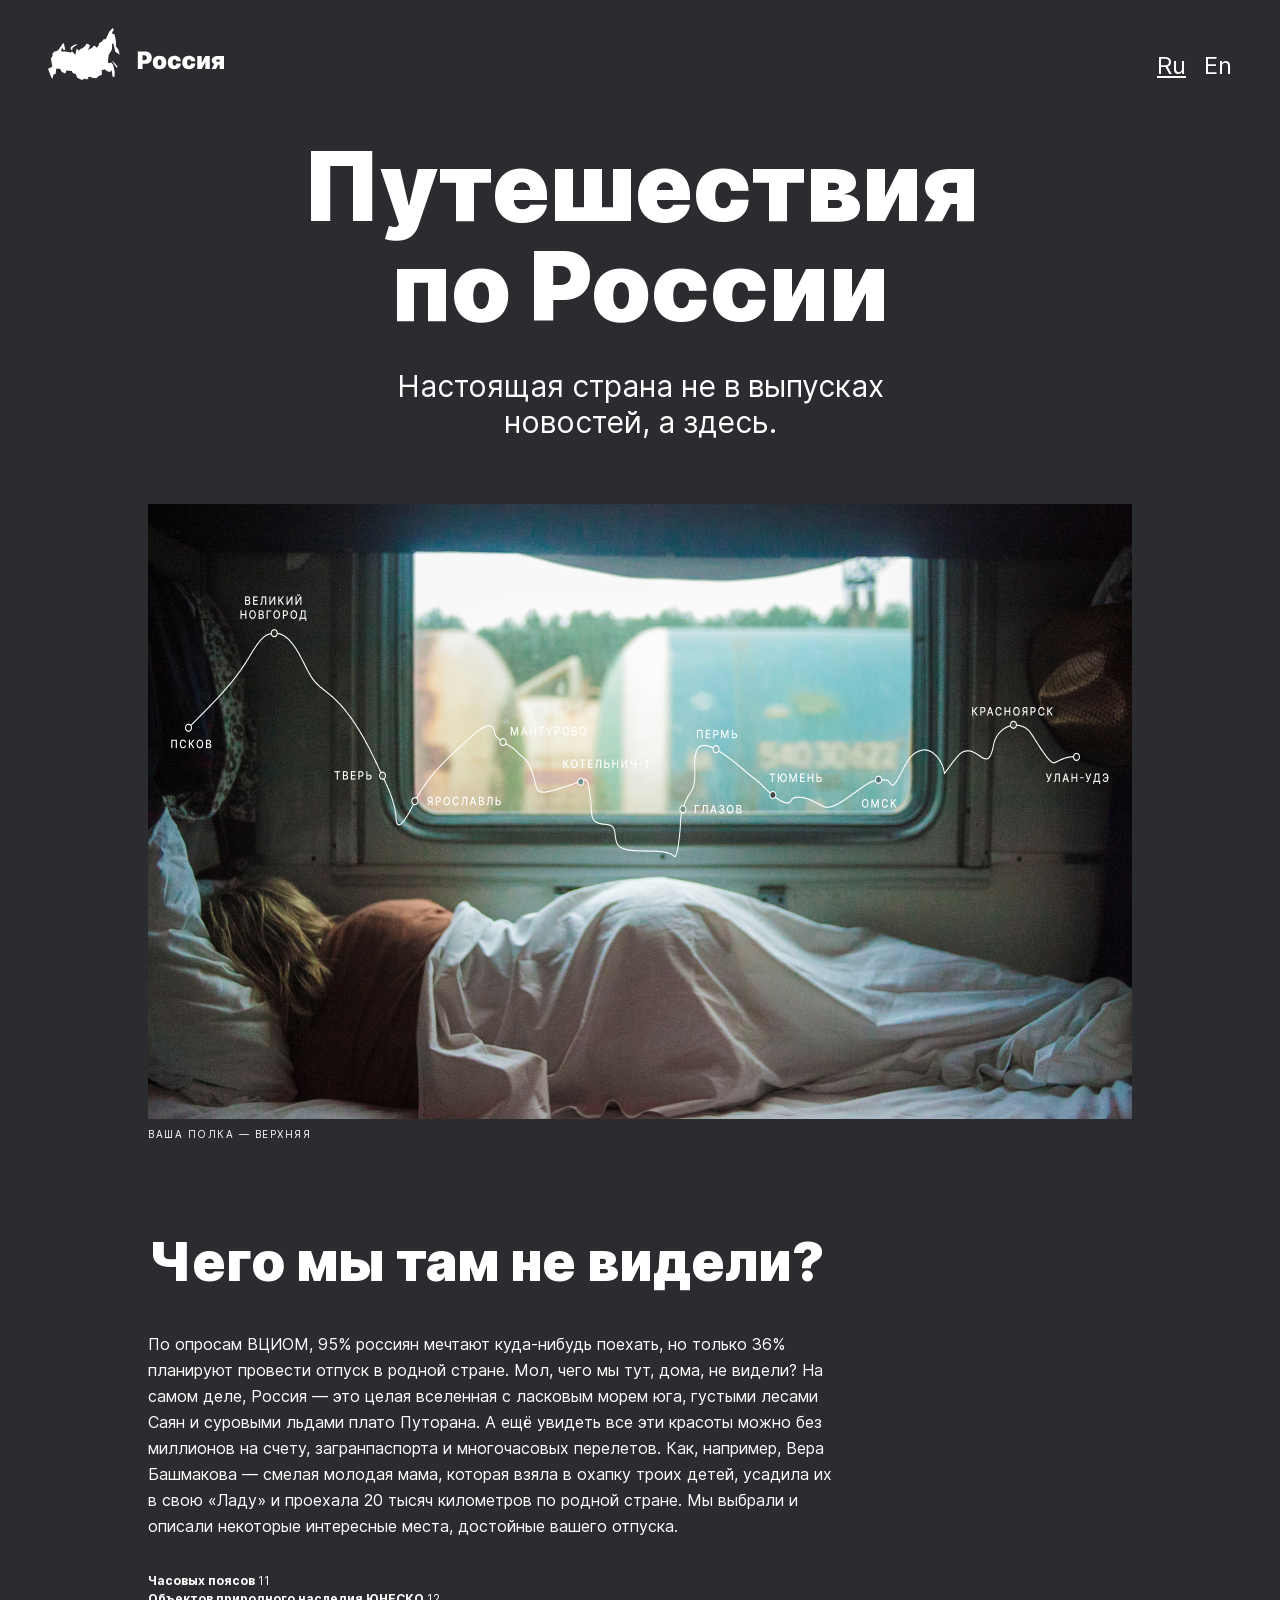
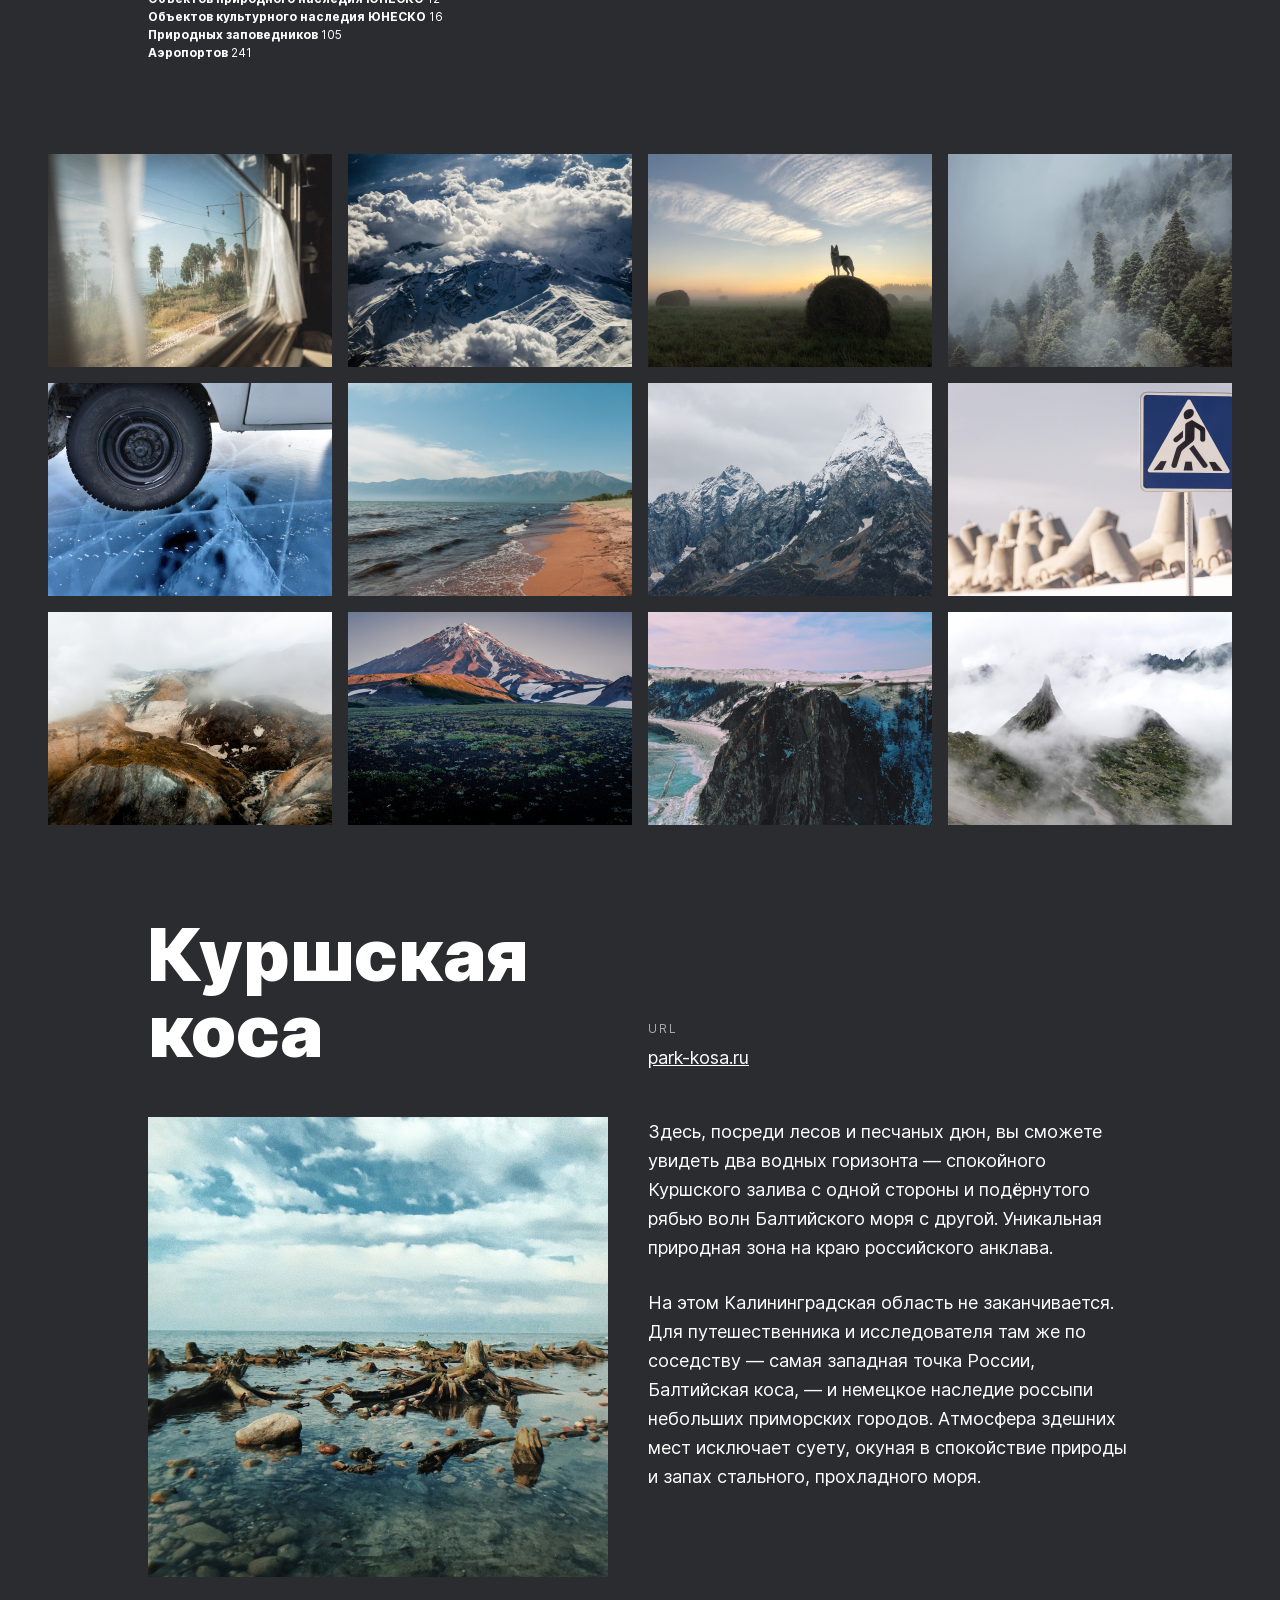
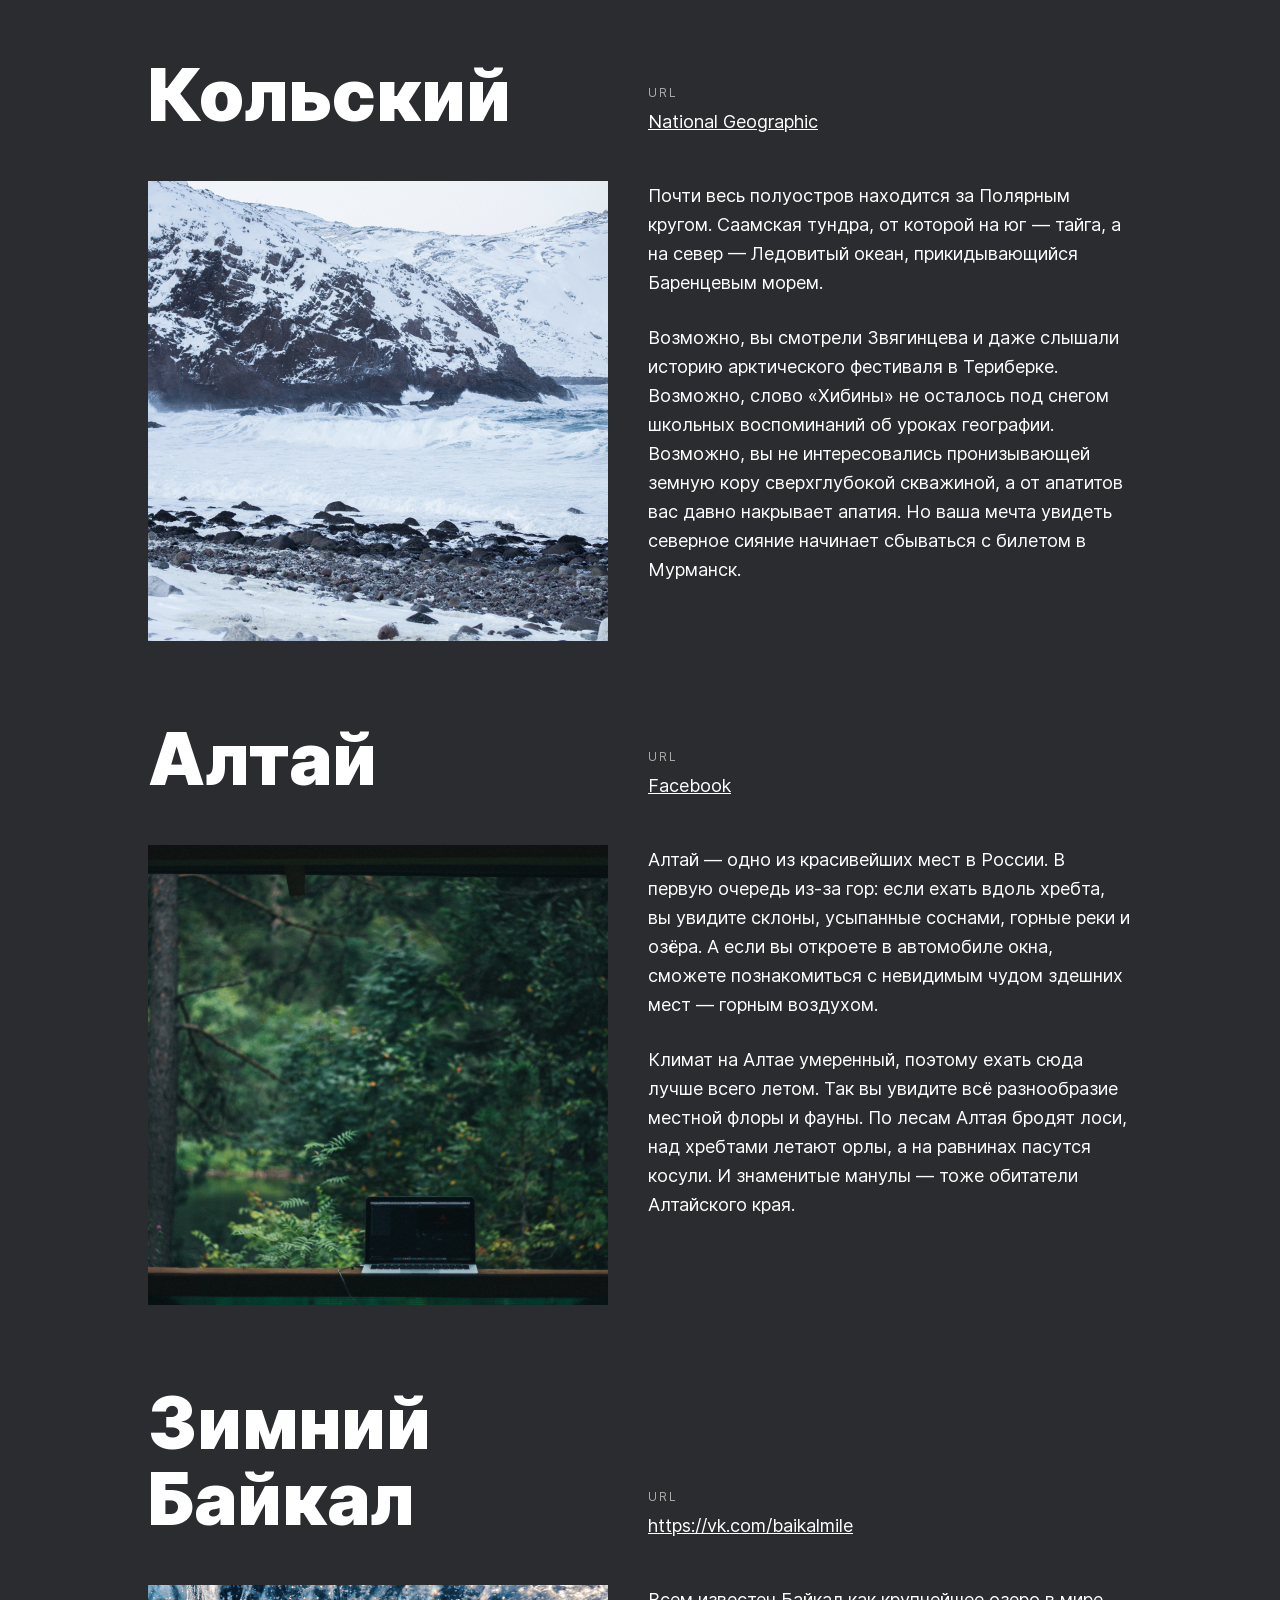
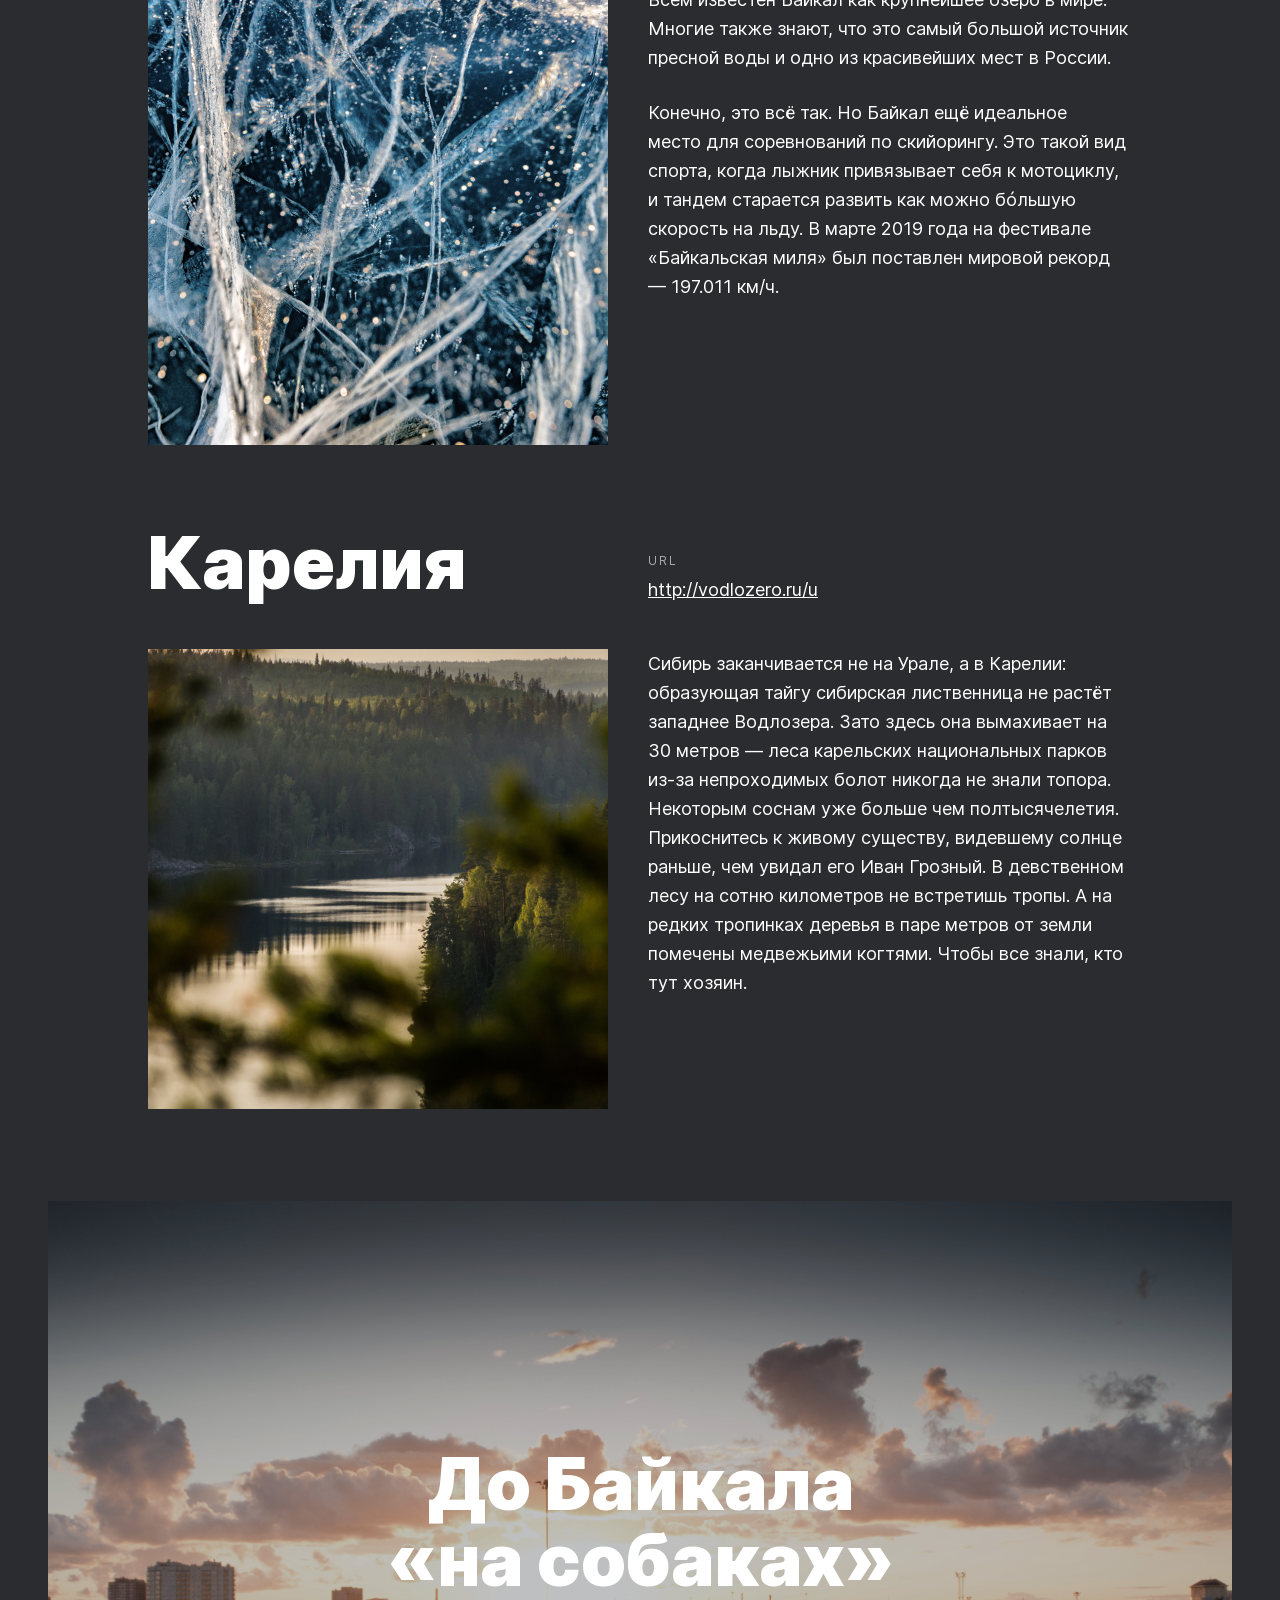
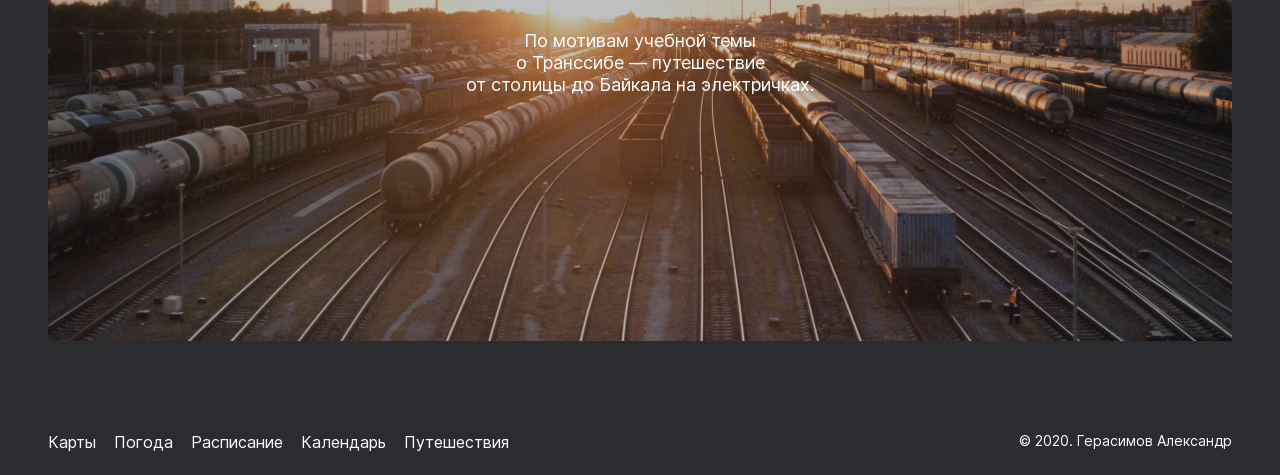
==== commit 15e1f0f4: "ревью 3" ====
--- a/index.html
+++ b/index.html
@@ -12,8 +12,8 @@
         <header class="header">
             <img src="./images/__logo.svg" alt="Логотип РФ" class="header__logo">
             <ul class="header__lang-links">
-                <li class="header__lang-link"><a href="#" class="header__lang-link header__lang-link_active">Ru</a></li>
-                <li class="header__lang-link"><a href="#" class="header__lang-link">En</a></li>
+                <li class="header__lang-button"><a href="#" class="header__lang-link header__lang-link_active">Ru</a></li>
+                <li class="header__lang-button"><a href="#" class="header__lang-link">En</a></li>
             </ul> 
         </header>
         <main class="content">
@@ -56,11 +56,10 @@
                         <a href="http://park-kosa.ru" target="_blank" class="place__link">park-kosa.ru</a>
                     </div>
                     <img src="./images/__image(1).jpg" alt="Куршская коса" class="place__image">
-                    <p class="place__paragraph">
-                        Здесь, посреди лесов и песчаных дюн, вы сможете увидеть два водных горизонта — спокойного Куршского залива с одной стороны и подёрнутого рябью волн Балтийского моря с другой. Уникальная природная зона на краю российского анклава.<br>
-                        <br>
-                        На этом Калининградская область не заканчивается. Для&nbsp;путешественника и исследователя там же по соседству — самая западная точка России, Балтийская коса, — и немецкое наследие россыпи небольших приморских городов. Атмосфера здешних мест исключает суету, окуная в спокойствие природы и запах стального, прохладного моря.
-                    </p>
+                    <div>
+                        <p class="place__paragraph">Здесь, посреди лесов и песчаных дюн, вы сможете увидеть два водных горизонта — спокойного Куршского залива с одной стороны и подёрнутого рябью волн Балтийского моря с другой. Уникальная природная зона на краю российского анклава.</p>
+                        <p class="place__paragraph">На этом Калининградская область не заканчивается. Для&nbsp;путешественника и исследователя там же по соседству — самая западная точка России, Балтийская коса, — и немецкое наследие россыпи небольших приморских городов. Атмосфера здешних мест исключает суету, окуная в спокойствие природы и запах стального, прохладного моря.</p>
+                    </div>
                 </div>
                 <div class="place">
                     <h2 class="place__title">Кольский</h2>
@@ -69,11 +68,10 @@
                         <a href="https://yourshot.nationalgeographic.com/photos/?keywords=kolskiy" target="_blank" class="place__link">National Geographic</a>
                     </div>
                     <img src="./images/__image(2).jpg" alt="Кольский полуостров" class="place__image">
-                    <p class="place__paragraph">
-                        Почти весь полуостров находится за Полярным кругом. Саамская тундра, от которой на юг — тайга, а на север — Ледовитый океан, прикидывающийся Баренцевым морем.<br>
-                        <br>
-                        Возможно, вы смотрели Звягинцева и даже слышали историю арктического фестиваля в Териберке. Возможно, слово «Хибины» не осталось под снегом школьных воспоминаний об уроках географии. Возможно, вы не интересовались пронизывающей земную кору сверхглубокой скважиной, а от апатитов вас давно накрывает апатия. Но ваша мечта увидеть северное сияние начинает сбываться с билетом в Мурманск.
-                    </p>
+                    <div>
+                        <p class="place__paragraph">Почти весь полуостров находится за Полярным кругом. Саамская тундра, от которой на юг — тайга, а на север — Ледовитый океан, прикидывающийся Баренцевым морем.</p>
+                        <p class="place__paragraph">Возможно, вы смотрели Звягинцева и даже слышали историю арктического фестиваля в Териберке. Возможно, слово «Хибины» не осталось под снегом школьных воспоминаний об уроках географии. Возможно, вы не интересовались пронизывающей земную кору сверхглубокой скважиной, а от апатитов вас давно накрывает апатия. Но ваша мечта увидеть северное сияние начинает сбываться с билетом в Мурманск.</p>
+                    </div>
                 </div>
                 <div class="place">
                     <h2 class="place__title">Алтай</h2>
@@ -82,11 +80,10 @@
                         <a href="https://www.facebook.com/vera.bashmakova/posts/10156011613718822" target="_blank" class="place__link">Facebook</a>
                     </div>
                     <img src="./images/__image(3).jpg" alt="Алтай" class="place__image">
-                    <p class="place__paragraph">
-                        Алтай — одно из красивейших мест в России. В первую очередь из-за гор: если ехать вдоль хребта, вы увидите склоны, усыпанные соснами, горные реки и озёра. А если вы откроете в автомобиле окна, сможете познакомиться с невидимым чудом здешних мест — горным воздухом.<br>
-                        <br>
-                        Климат на Алтае умеренный, поэтому ехать сюда лучше всего летом. Так вы увидите всё разнообразие местной флоры и фауны. По лесам Алтая бродят лоси, над хребтами летают орлы, а на равнинах пасутся косули. И знаменитые манулы — тоже обитатели Алтайского края.
-                    </p> 
+                    <div>
+                        <p class="place__paragraph">Алтай — одно из красивейших мест в России. В первую очередь из-за гор: если ехать вдоль хребта, вы увидите склоны, усыпанные соснами, горные реки и озёра. А если вы откроете в автомобиле окна, сможете познакомиться с невидимым чудом здешних мест — горным воздухом.</p>
+                        <p class="place__paragraph">Климат на Алтае умеренный, поэтому ехать сюда лучше всего летом. Так вы увидите всё разнообразие местной флоры и фауны. По лесам Алтая бродят лоси, над хребтами летают орлы, а на равнинах пасутся косули. И знаменитые манулы — тоже обитатели Алтайского края.</p> 
+                    </div>
                 </div>
                 <div class="place">
                     <h2 class="place__title">Зимний Байкал</h2>
@@ -95,11 +92,10 @@
                         <a href="https://vk.com/baikalmile" target="_blank" class="place__link">https://vk.com/baikalmile</a>
                     </div>
                     <img src="./images/__image(4).jpg" alt="Зимний Байкал" class="place__image">
-                    <p class="place__paragraph">
-                        Всем известен Байкал как крупнейшее озеро в мире. Многие также знают, что это самый большой источник пресной воды и одно из красивейших мест в России.<br>
-                        <br>
-                        Конечно, это всё так. Но Байкал ещё идеальное место&nbsp;для&nbsp;соревнований по скийорингу. Это такой вид спорта, когда лыжник привязывает себя к мотоциклу, и тандем старается развить как можно бóльшую скорость на льду. В марте 2019 года на фестивале «Байкальская миля» был поставлен мировой рекорд — 197.011 км/ч.
-                    </p>
+                    <div>
+                        <p class="place__paragraph">Всем известен Байкал как крупнейшее озеро в мире. Многие также знают, что это самый большой источник пресной воды и одно из красивейших мест в России.</p>
+                        <p class="place__paragraph">Конечно, это всё так. Но Байкал ещё идеальное место&nbsp;для&nbsp;соревнований по скийорингу. Это такой вид спорта, когда лыжник привязывает себя к мотоциклу, и тандем старается развить как можно бóльшую скорость на льду. В марте 2019 года на фестивале «Байкальская миля» был поставлен мировой рекорд — 197.011 км/ч.</p>
+                    </div>
                 </div>
                 <div class="place">
                     <h2 class="place__title">Карелия</h2>
@@ -108,9 +104,9 @@
                         <a href="http://vodlozero.ru" target="_blank" class="place__link">http://vodlozero.ru/u</a>
                     </div>
                     <img src="./images/__image(5).jpg" alt="Карелия" class="place__image">
-                    <p class="place__paragraph">
-                        Сибирь заканчивается не на Урале, а в Карелии: образующая тайгу сибирская лиственница не растёт западнее Водлозера. Зато здесь она вымахивает на 30 метров — леса карельских национальных парков из-за непроходимых болот никогда не знали топора. Некоторым соснам уже больше чем полтысячелетия. Прикоснитесь к живому существу, видевшему солнце раньше, чем увидал его Иван Грозный. В девственном лесу на сотню километров не встретишь тропы. А на редких тропинках деревья в паре метров от земли помечены медвежьими когтями. Чтобы все знали, кто тут хозяин.
-                    </p>
+                    <div>
+                        <p class="place__paragraph">Сибирь заканчивается не на Урале, а в Карелии: образующая тайгу сибирская лиственница не растёт западнее Водлозера. Зато здесь она вымахивает на 30 метров — леса карельских национальных парков из-за непроходимых болот никогда не знали топора. Некоторым соснам уже больше чем полтысячелетия. Прикоснитесь к живому существу, видевшему солнце раньше, чем увидал его Иван Грозный. В девственном лесу на сотню километров не встретишь тропы. А на редких тропинках деревья в паре метров от земли помечены медвежьими когтями. Чтобы все знали, кто тут хозяин.</p>
+                    </div>
                 </div>
             </section>
             <section class="cover">
@@ -122,13 +118,15 @@
             </section>
         </main>
         <footer class="footer">
-            <ul class="footer__links">
-                <li class="footer__link"><a href="https://yandex.ru/maps" target="_blank" class="footer__link">Карты</a></li>
-                <li class="footer__link"><a href="https://yandex.ru/pogoda" target="_blank" class="footer__link">Погода</a></li>
-                <li class="footer__link"><a href="https://rasp.yandex.ru" target="_blank" class="footer__link">Расписание</a></li>
-                <li class="footer__link"><a href="https://calendar.yandex.ru" target="_blank" class="footer__link">Календарь</a></li>
-                <li class="footer__link"><a href="https://travel.yandex.ru" target="_blank" class="footer__link">Путешествия</a></li>
-            </ul>
+            <nav>
+                <ul class="footer__links">
+                    <li class="footer__button"><a href="https://yandex.ru/maps" target="_blank" class="footer__link">Карты</a></li>
+                    <li class="footer__button"><a href="https://yandex.ru/pogoda" target="_blank" class="footer__link">Погода</a></li>
+                    <li class="footer__button"><a href="https://rasp.yandex.ru" target="_blank" class="footer__link">Расписание</a></li>
+                    <li class="footer__button"><a href="https://calendar.yandex.ru" target="_blank" class="footer__link">Календарь</a></li>
+                    <li class="footer__button"><a href="https://travel.yandex.ru" target="_blank" class="footer__link">Путешествия</a></li>
+                </ul>
+            </nav>
             <p class="footer__copyright">&copy; 2020. Герасимов Александр</p>
         </footer>
     </div>
--- a/pages/index.css
+++ b/pages/index.css
@@ -4,8 +4,9 @@
 @import url(../blocks/header/header.css);
 @import url(../blocks/header/__logo/header__logo.css);
 @import url(../blocks/header/__lang-links/header__lang-links.css);
+@import url(../blocks/header/__lang-button/header__lang-button.css);
 @import url(../blocks/header/__lang-link/header__lang-link.css);
-@import url(../blocks/header/__lang-link/__lang-link_active/header__lang-link_active.css);
+@import url(../blocks/header/__lang-link/_active/header__lang-link_active.css);
 @import url(../blocks/content/content.css);
 @import url(../blocks/lead/lead.css);
 @import url(../blocks/lead/__caption/lead__caption.css);
@@ -33,5 +34,6 @@
 @import url(../blocks/cover/__subtitle/cover__subtitle.css);
 @import url(../blocks/footer/footer.css);
 @import url(../blocks/footer/__links/footer__links.css);
+@import url(../blocks/footer/__button/footer__button.css);
 @import url(../blocks/footer/__link/footer__link.css);
 @import url(../blocks/footer/__copyright/footer__copyright.css);
